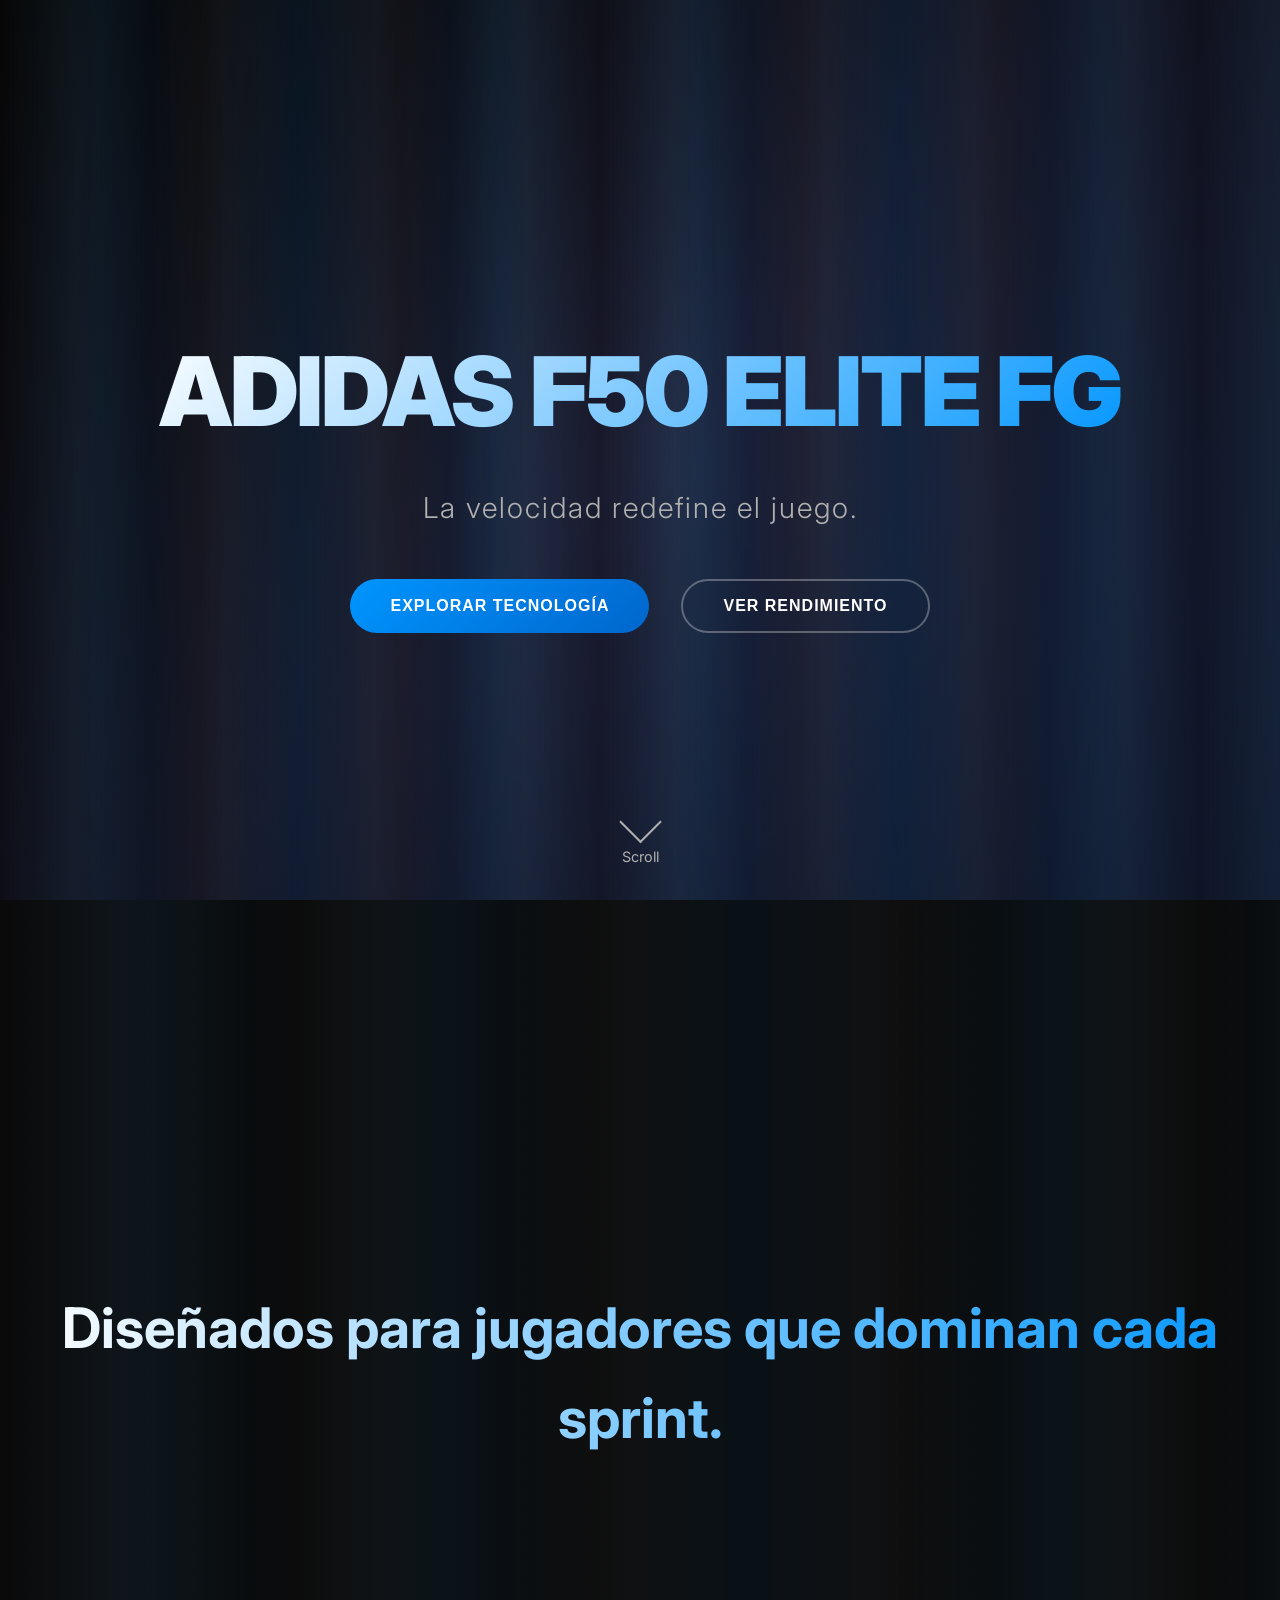
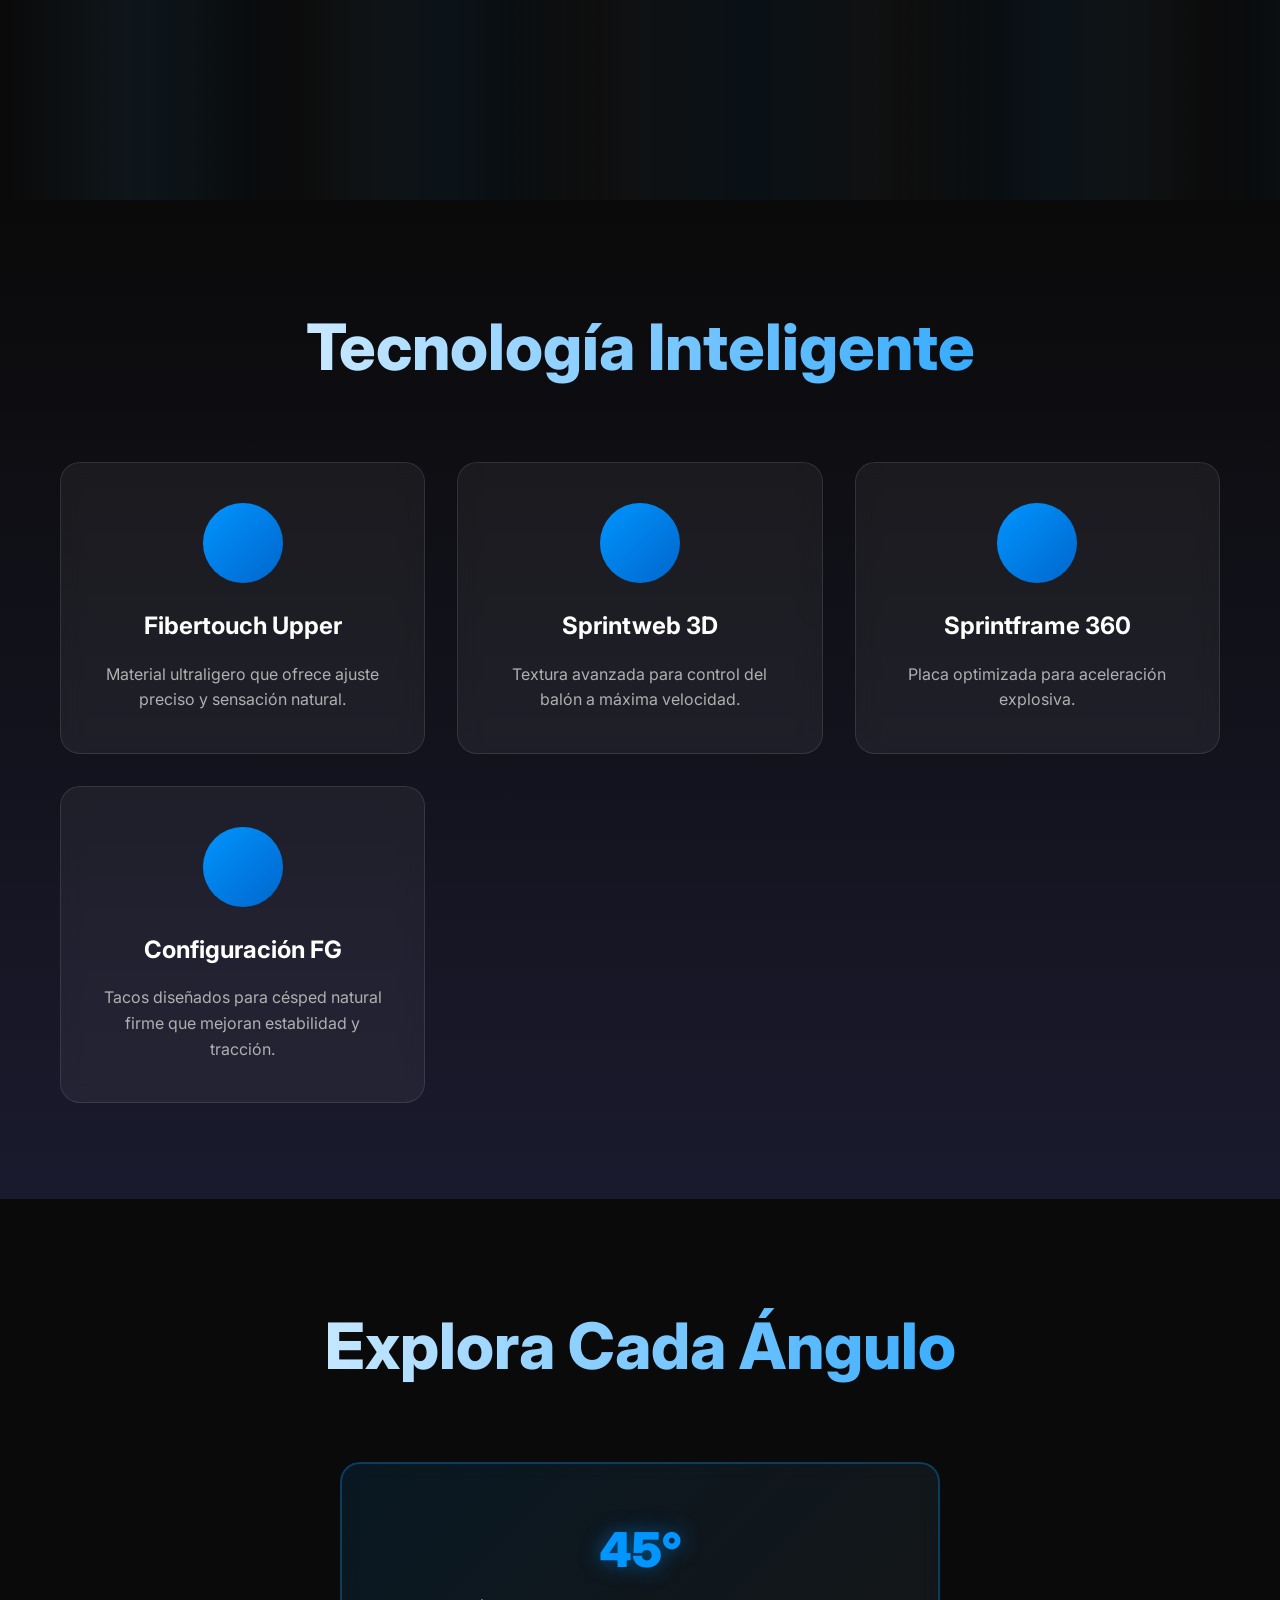
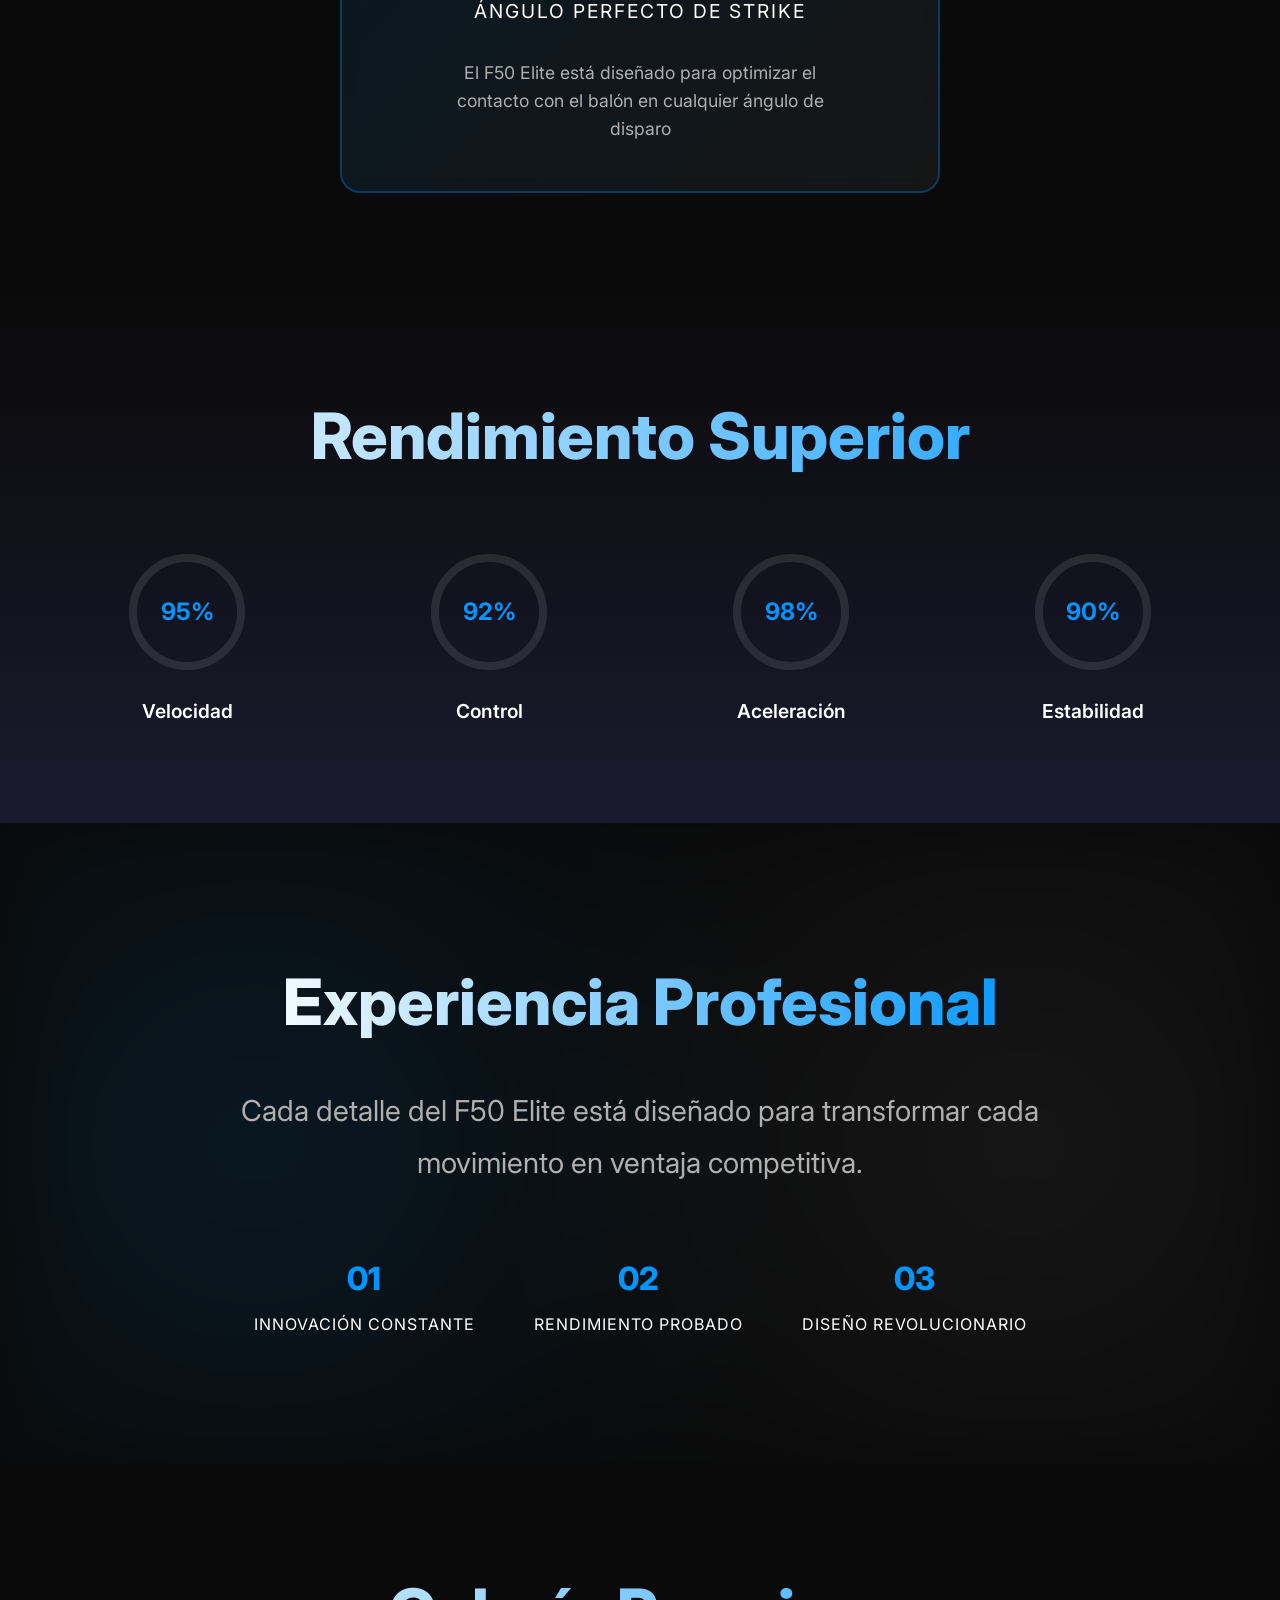
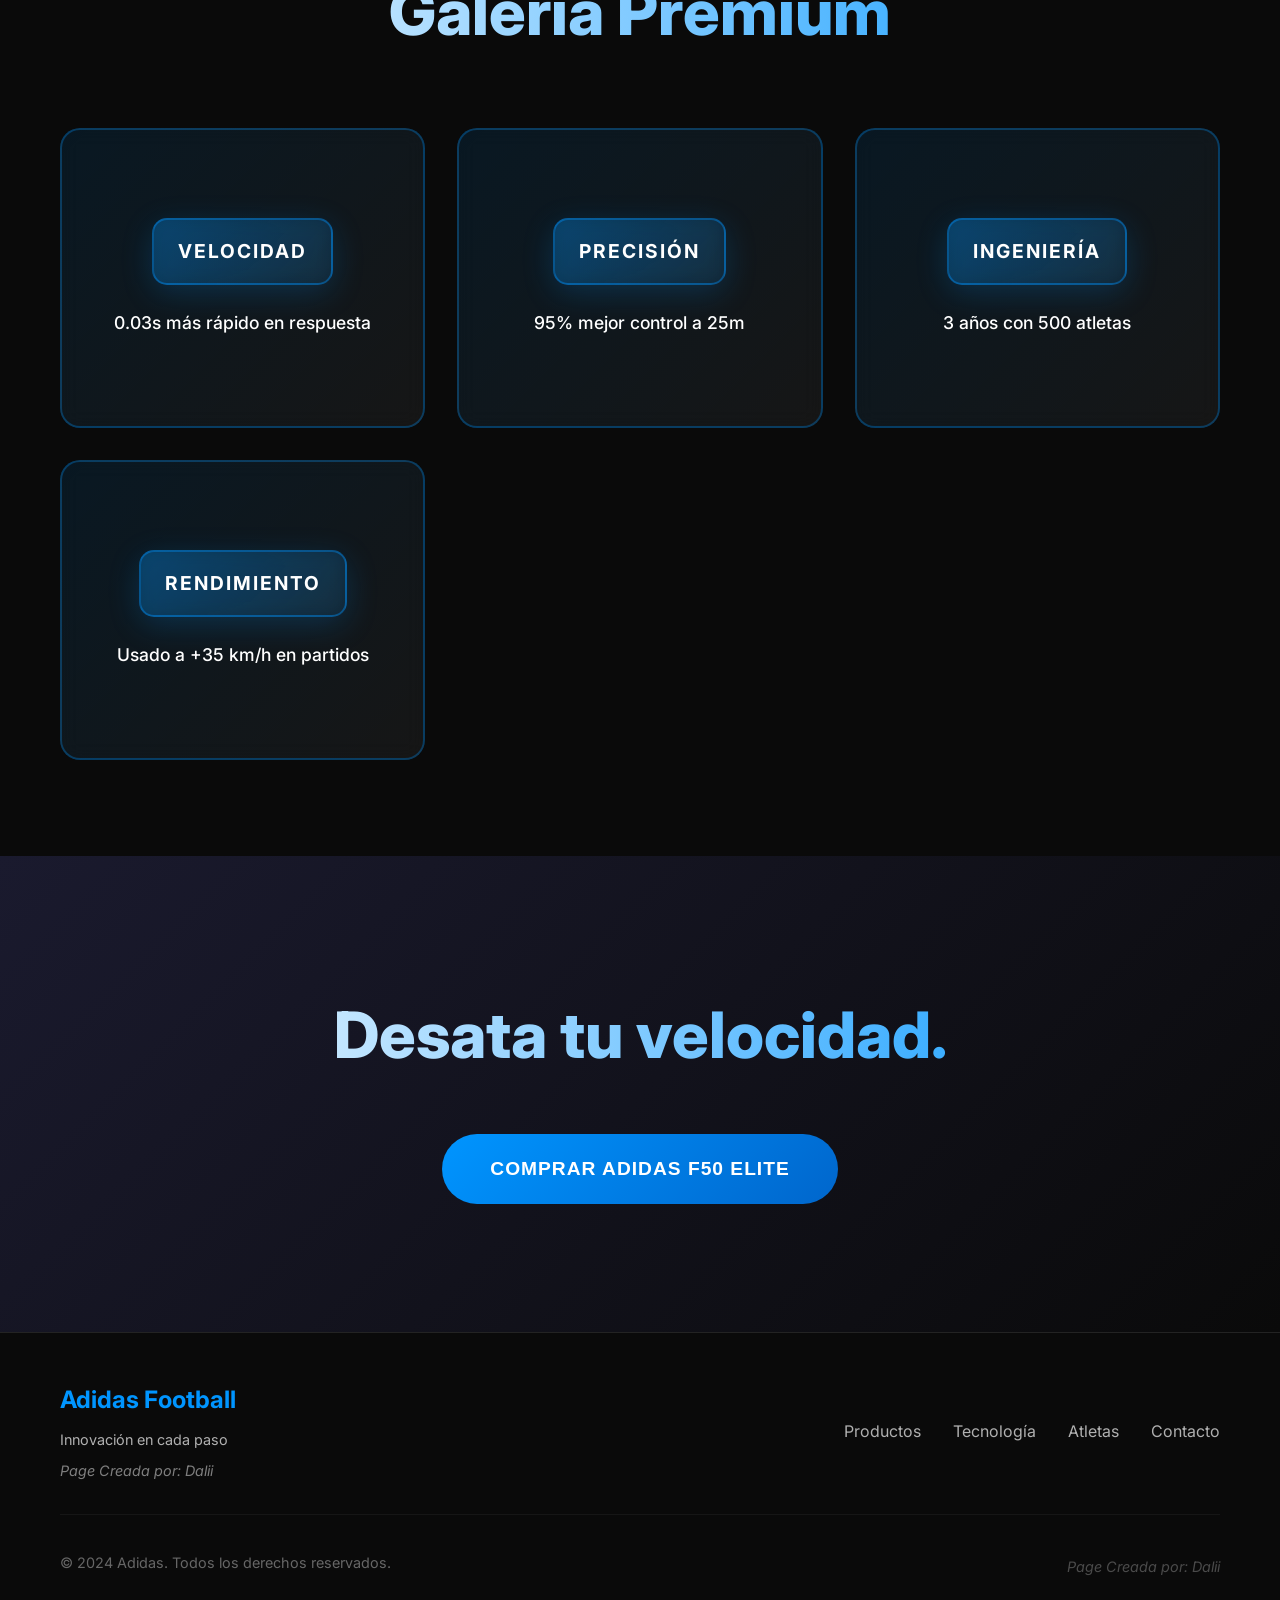
==== index.html @ 1ac7bde1 "Add files via upload" ====
<!DOCTYPE html>
<html lang="es">
<head>
    <meta charset="UTF-8">
    <meta name="viewport" content="width=device-width, initial-scale=1.0">
    <title>Adidas F50 Elite FG - La Velocidad Redefine el Juego</title>
    <link rel="stylesheet" href="styles.css">
    <link href="https://fonts.googleapis.com/css2?family=Inter:wght@300;400;500;600;700;800;900&display=swap" rel="stylesheet">
</head>
<body>
    <!-- SECCIÓN 1 - HERO INMERSIVO -->
    <section class="hero" id="hero">
        <div class="hero-background">
            <div class="speed-lines"></div>
            <div class="gradient-overlay"></div>
        </div>
        
        <div class="hero-content">
            <div class="boot-container">
                <div class="boot-3d" id="heroBoot">
                    <div class="boot-image">
                        <!-- Espacio para botín -->
                    </div>
                </div>
            </div>
            
            <div class="hero-text">
                <h1 class="hero-title">Adidas F50 Elite FG</h1>
                <p class="hero-subtitle">La velocidad redefine el juego.</p>
                
                <div class="hero-buttons">
                    <button class="btn-primary" onclick="scrollToSection('technology')">Explorar Tecnología</button>
                    <button class="btn-secondary" onclick="scrollToSection('performance')">Ver Rendimiento</button>
                </div>
            </div>
        </div>
        
        <div class="scroll-indicator">
            <div class="scroll-arrow"></div>
            <span>Scroll</span>
        </div>
    </section>

    <!-- SECCIÓN 2 - ANIMACIÓN DE VELOCIDAD -->
    <section class="speed-animation" id="speedSection">
        <div class="speed-content">
            <div class="boot-zoom">
                <!-- Espacio para animación de velocidad -->
            </div>
            <div class="speed-text">
                <h2>Diseñados para jugadores que dominan cada sprint.</h2>
            </div>
        </div>
        <div class="speed-lines-bg"></div>
    </section>

    <!-- SECCIÓN 3 - TECNOLOGÍA INTELIGENTE -->
    <section class="technology" id="technology">
        <div class="container">
            <h2 class="section-title">Tecnología Inteligente</h2>
            
            <div class="tech-cards">
                <div class="tech-card" data-aos="fade-up">
                    <div class="tech-icon">
                        <div class="icon-fibertouch"></div>
                    </div>
                    <h3>Fibertouch Upper</h3>
                    <p>Material ultraligero que ofrece ajuste preciso y sensación natural.</p>
                </div>
                
                <div class="tech-card" data-aos="fade-up" data-aos-delay="100">
                    <div class="tech-icon">
                        <div class="icon-sprintweb"></div>
                    </div>
                    <h3>Sprintweb 3D</h3>
                    <p>Textura avanzada para control del balón a máxima velocidad.</p>
                </div>
                
                <div class="tech-card" data-aos="fade-up" data-aos-delay="200">
                    <div class="tech-icon">
                        <div class="icon-sprintframe"></div>
                    </div>
                    <h3>Sprintframe 360</h3>
                    <p>Placa optimizada para aceleración explosiva.</p>
                </div>
                
                <div class="tech-card" data-aos="fade-up" data-aos-delay="300">
                    <div class="tech-icon">
                        <div class="icon-fg"></div>
                    </div>
                    <h3>Configuración FG</h3>
                    <p>Tacos diseñados para césped natural firme que mejoran estabilidad y tracción.</p>
                </div>
            </div>
        </div>
    </section>

    <!-- SECCIÓN 4 - SHOWCASE 3D -->
    <section class="showcase-3d" id="showcase">
        <div class="container">
            <h2 class="section-title">Explora Cada Ángulo</h2>
            <div class="angle-fact">
                <div class="angle-data">
                    <span class="angle-number">45°</span>
                    <span class="angle-text">ángulo perfecto de strike</span>
                </div>
                    <div class="angle-detail">El F50 Elite está diseñado para optimizar el contacto con el balón en cualquier ángulo de disparo</div>
            </div>
        </div>
    </section>

    <!-- SECCIÓN 5 - RENDIMIENTO EN EL CAMPO -->
    <section class="performance" id="performance">
        <div class="container">
            <h2 class="section-title">Rendimiento Superior</h2>
            
            <div class="performance-metrics">
                <div class="metric">
                    <div class="metric-circle">
                        <svg class="progress-ring" viewBox="0 0 120 120">
                            <circle class="progress-bg" cx="60" cy="60" r="54"></circle>
                            <circle class="progress-fill" data-percent="95" cx="60" cy="60" r="54"></circle>
                        </svg>
                        <div class="metric-value">95%</div>
                    </div>
                    <h3>Velocidad</h3>
                </div>
                
                <div class="metric">
                    <div class="metric-circle">
                        <svg class="progress-ring" viewBox="0 0 120 120">
                            <circle class="progress-bg" cx="60" cy="60" r="54"></circle>
                            <circle class="progress-fill" data-percent="92" cx="60" cy="60" r="54"></circle>
                        </svg>
                        <div class="metric-value">92%</div>
                    </div>
                    <h3>Control</h3>
                </div>
                
                <div class="metric">
                    <div class="metric-circle">
                        <svg class="progress-ring" viewBox="0 0 120 120">
                            <circle class="progress-bg" cx="60" cy="60" r="54"></circle>
                            <circle class="progress-fill" data-percent="98" cx="60" cy="60" r="54"></circle>
                        </svg>
                        <div class="metric-value">98%</div>
                    </div>
                    <h3>Aceleración</h3>
                </div>
                
                <div class="metric">
                    <div class="metric-circle">
                        <svg class="progress-ring" viewBox="0 0 120 120">
                            <circle class="progress-bg" cx="60" cy="60" r="54"></circle>
                            <circle class="progress-fill" data-percent="90" cx="60" cy="60" r="54"></circle>
                        </svg>
                        <div class="metric-value">90%</div>
                    </div>
                    <h3>Estabilidad</h3>
                </div>
            </div>
        </div>
    </section>

    <!-- SECCIÓN 6 - EXPERIENCIA PROFESIONAL -->
    <section class="professional-experience">
        <div class="container">
            <div class="experience-content">
                <h2 class="experience-title">Experiencia Profesional</h2>
                <p class="experience-text">Cada detalle del F50 Elite está diseñado para transformar cada movimiento en ventaja competitiva.</p>
                
                <div class="experience-features">
                    <div class="feature">
                        <span class="feature-number">01</span>
                        <span class="feature-text">Innovación constante</span>
                    </div>
                    <div class="feature">
                        <span class="feature-number">02</span>
                        <span class="feature-text">Rendimiento probado</span>
                    </div>
                    <div class="feature">
                        <span class="feature-number">03</span>
                        <span class="feature-text">Diseño revolucionario</span>
                    </div>
                </div>
            </div>
        </div>
        <div class="experience-background"></div>
    </section>

    <!-- SECCIÓN 7 - GALERÍA INTERACTIVA -->
    <section class="gallery" id="gallery">
        <div class="container">
            <h2 class="section-title">Galería Premium</h2>
            
            <div class="gallery-grid">
                <div class="gallery-item" data-index="1">
                    <div class="gallery-placeholder">
                        <div class="gallery-icon">VELOCIDAD</div>
                        <div class="gallery-fact">0.03s más rápido en respuesta</div>
                    </div>
                </div>
                <div class="gallery-item" data-index="2">
                    <div class="gallery-placeholder">
                        <div class="gallery-icon">PRECISIÓN</div>
                        <div class="gallery-fact">95% mejor control a 25m</div>
                    </div>
                </div>
                <div class="gallery-item" data-index="3">
                    <div class="gallery-placeholder">
                        <div class="gallery-icon">INGENIERÍA</div>
                        <div class="gallery-fact">3 años con 500 atletas</div>
                    </div>
                </div>
                <div class="gallery-item" data-index="4">
                    <div class="gallery-placeholder">
                        <div class="gallery-icon">RENDIMIENTO</div>
                        <div class="gallery-fact">Usado a +35 km/h en partidos</div>
                    </div>
                </div>
            </div>
        </div>
    </section>

    <!-- SECCIÓN 8 - CALL TO ACTION -->
    <section class="cta">
        <div class="container">
            <div class="cta-content">
                <h2 class="cta-title">Desata tu velocidad.</h2>
                <button class="cta-button">
                    <span>Comprar Adidas F50 Elite</span>
                    <div class="button-glow"></div>
                </button>
            </div>
        </div>
    </section>

    <!-- FOOTER -->
    <footer class="footer">
        <div class="container">
            <div class="footer-content">
                <div class="footer-brand">
                    <h3>Adidas Football</h3>
                    <p>Innovación en cada paso</p>
                    <p class="creator-credit">Page Creada por: Dalii</p>
                </div>
                <div class="footer-links">
                    <a href="#">Productos</a>
                    <a href="#">Tecnología</a>
                    <a href="athletes.html">Atletas</a>
                    <a href="contact.html">Contacto</a>
                </div>
            </div>
            <div class="footer-bottom">
                <p>&copy; 2024 Adidas. Todos los derechos reservados.</p>
                <p class="creator-credit">Page Creada por: Dalii</p>
            </div>
        </div>
    </footer>

    <script src="script.js"></script>
</body>
</html>
---- styles.css ----
/* RESET Y BASE */
* {
    margin: 0;
    padding: 0;
    box-sizing: border-box;
}

html {
    scroll-behavior: smooth;
}

body {
    font-family: 'Inter', sans-serif;
    background-color: #0a0a0a;
    color: #ffffff;
    overflow-x: hidden;
    line-height: 1.6;
}

.container {
    max-width: 1200px;
    margin: 0 auto;
    padding: 0 20px;
}

/* SECCIÓN 1 - HERO INMERSIVO */
.hero {
    height: 100vh;
    position: relative;
    display: flex;
    align-items: center;
    justify-content: center;
    overflow: hidden;
}

.hero-background {
    position: absolute;
    top: 0;
    left: 0;
    width: 100%;
    height: 100%;
    background: linear-gradient(135deg, #0a0a0a 0%, #1a1a2e 50%, #16213e 100%);
    z-index: -2;
}

.speed-lines {
    position: absolute;
    width: 100%;
    height: 100%;
    background-image: 
        linear-gradient(90deg, transparent 0%, rgba(0, 149, 255, 0.1) 50%, transparent 100%),
        linear-gradient(90deg, transparent 0%, rgba(255, 255, 255, 0.05) 50%, transparent 100%);
    background-size: 200px 2px, 150px 1px;
    background-position: 0 0, 0 0;
    animation: speedLines 8s linear infinite;
    z-index: -1;
}

@keyframes speedLines {
    0% { background-position: 0 0, 0 0; }
    100% { background-position: 200px 0, 150px 0; }
}

.gradient-overlay {
    position: absolute;
    width: 100%;
    height: 100%;
    background: radial-gradient(circle at center, transparent 0%, rgba(0, 0, 0, 0.4) 100%);
    z-index: -1;
}

.hero-content {
    display: flex;
    flex-direction: column;
    align-items: center;
    text-align: center;
    z-index: 2;
}

.boot-container {
    margin-bottom: 3rem;
}

.boot-3d {
    animation: float 6s ease-in-out infinite;
    transform-style: preserve-3d;
}

/* Placeholders discretos para datos */
.boot-placeholder {
    display: flex;
    flex-direction: column;
    align-items: center;
    justify-content: center;
    width: 400px;
    height: 300px;
    background: linear-gradient(135deg, rgba(0, 149, 255, 0.1) 0%, rgba(255, 255, 255, 0.05) 100%);
    border: 2px solid rgba(0, 149, 255, 0.3);
    border-radius: 20px;
    backdrop-filter: blur(10px);
    position: relative;
    overflow: hidden;
}

.boot-icon {
    font-size: 4rem;
    margin-bottom: 1rem;
    opacity: 0.8;
}

.boot-fact {
    display: flex;
    flex-direction: column;
    align-items: center;
    gap: 0.5rem;
}

.fact-number {
    font-size: 2.5rem;
    font-weight: 900;
    color: #0095ff;
    text-shadow: 0 0 20px rgba(0, 149, 255, 0.5);
}

.fact-text {
    font-size: 1rem;
    color: #b0b0b0;
    text-transform: uppercase;
    letter-spacing: 2px;
}

@keyframes float {
    0%, 100% { transform: translateY(0) rotateX(5deg); }
    50% { transform: translateY(-20px) rotateX(5deg); }
}

.hero-title {
    font-size: clamp(3rem, 8vw, 6rem);
    font-weight: 900;
    margin-bottom: 1rem;
    background: linear-gradient(135deg, #ffffff 0%, #0095ff 100%);
    -webkit-background-clip: text;
    -webkit-text-fill-color: transparent;
    background-clip: text;
    text-transform: uppercase;
    letter-spacing: -2px;
}

.hero-subtitle {
    font-size: clamp(1.2rem, 3vw, 1.8rem);
    font-weight: 300;
    color: #b0b0b0;
    margin-bottom: 3rem;
    letter-spacing: 2px;
}

.hero-buttons {
    display: flex;
    gap: 2rem;
    flex-wrap: wrap;
    justify-content: center;
}

.btn-primary, .btn-secondary {
    padding: 1rem 2.5rem;
    border: none;
    border-radius: 50px;
    font-size: 1rem;
    font-weight: 600;
    text-transform: uppercase;
    letter-spacing: 1px;
    cursor: pointer;
    transition: all 0.3s ease;
    position: relative;
    overflow: hidden;
}

.btn-primary {
    background: linear-gradient(135deg, #0095ff 0%, #0066cc 100%);
    color: white;
}

.btn-primary:hover {
    transform: translateY(-2px);
    box-shadow: 0 10px 30px rgba(0, 149, 255, 0.4);
}

.btn-secondary {
    background: transparent;
    color: white;
    border: 2px solid rgba(255, 255, 255, 0.3);
    backdrop-filter: blur(10px);
}

.btn-secondary:hover {
    background: rgba(255, 255, 255, 0.1);
    border-color: rgba(255, 255, 255, 0.5);
    transform: translateY(-2px);
}

.scroll-indicator {
    position: absolute;
    bottom: 2rem;
    left: 50%;
    transform: translateX(-50%);
    display: flex;
    flex-direction: column;
    align-items: center;
    gap: 0.5rem;
    color: #b0b0b0;
    font-size: 0.9rem;
    animation: bounce 2s infinite;
}

.scroll-arrow {
    width: 30px;
    height: 30px;
    border-right: 2px solid #b0b0b0;
    border-bottom: 2px solid #b0b0b0;
    transform: rotate(45deg);
}

@keyframes bounce {
    0%, 20%, 50%, 80%, 100% { transform: translateX(-50%) translateY(0); }
    40% { transform: translateX(-50%) translateY(-10px); }
    60% { transform: translateX(-50%) translateY(-5px); }
}

/* SECCIÓN 2 - ANIMACIÓN DE VELOCIDAD */
.speed-animation {
    min-height: 100vh;
    position: relative;
    display: flex;
    align-items: center;
    justify-content: center;
    background: #0a0a0a;
    overflow: hidden;
}

.speed-content {
    display: flex;
    flex-direction: column;
    align-items: center;
    text-align: center;
    z-index: 2;
}

.boot-zoom {
    margin-bottom: 3rem;
    transform-origin: center;
    transition: transform 0.6s ease;
}

/* Placeholder grande para velocidad */
.boot-placeholder-large {
    display: flex;
    flex-direction: column;
    align-items: center;
    justify-content: center;
    width: 500px;
    height: 350px;
    background: linear-gradient(135deg, rgba(0, 149, 255, 0.1) 0%, rgba(255, 255, 255, 0.05) 100%);
    border: 2px solid rgba(0, 149, 255, 0.3);
    border-radius: 20px;
    backdrop-filter: blur(10px);
    gap: 2rem;
}

.speed-icon {
    font-size: 5rem;
    opacity: 0.8;
}

.speed-fact {
    display: flex;
    flex-direction: column;
    align-items: center;
    gap: 0.5rem;
}

.fun-fact {
    font-size: 1rem;
    color: #ffffff;
    background: rgba(0, 149, 255, 0.2);
    padding: 0.5rem 1rem;
    border-radius: 20px;
    border: 1px solid rgba(0, 149, 255, 0.3);
}

.speed-text h2 {
    font-size: clamp(2rem, 5vw, 3.5rem);
    font-weight: 700;
    background: linear-gradient(270deg, #ffffff 0%, #0095ff 50%, #ffffff 100%);
    background-size: 200% 100%;
    -webkit-background-clip: text;
    -webkit-text-fill-color: transparent;
    background-clip: text;
    opacity: 0;
    transform: translateY(30px);
    transition: all 0.8s ease;
    animation: gradientShift 4s ease-in-out infinite;
}

.speed-lines-bg {
    position: absolute;
    top: 0;
    left: 0;
    width: 100%;
    height: 100%;
    background: 
        linear-gradient(45deg, transparent 0%, rgba(0, 149, 255, 0.1) 50%, transparent 100%),
        linear-gradient(-45deg, transparent 0%, rgba(255, 255, 255, 0.05) 50%, transparent 100%);
    background-size: 300px 3px, 250px 2px;
    opacity: 0;
    transition: opacity 0.6s ease;
}

/* SECCIÓN 3 - TECNOLOGÍA INTELIGENTE */
.technology {
    padding: 6rem 0;
    background: linear-gradient(180deg, #0a0a0a 0%, #1a1a2e 100%);
}

.section-title {
    font-size: clamp(2.5rem, 6vw, 4rem);
    font-weight: 800;
    text-align: center;
    background: linear-gradient(270deg, #ffffff 0%, #0095ff 50%, #ffffff 100%);
    background-size: 200% 100%;
    -webkit-background-clip: text;
    -webkit-text-fill-color: transparent;
    background-clip: text;
    margin-bottom: 4rem;
    animation: gradientShift 4s ease-in-out infinite;
}

.tech-cards {
    display: grid;
    grid-template-columns: repeat(auto-fit, minmax(280px, 1fr));
    gap: 2rem;
}

.tech-card {
    background: rgba(255, 255, 255, 0.05);
    border: 1px solid rgba(255, 255, 255, 0.1);
    border-radius: 20px;
    padding: 2.5rem;
    text-align: center;
    backdrop-filter: blur(10px);
    transition: all 0.3s ease;
    opacity: 0;
    transform: translateY(30px);
}

.tech-card:hover {
    transform: translateY(-10px);
    background: rgba(255, 255, 255, 0.08);
    border-color: rgba(0, 149, 255, 0.3);
    box-shadow: 0 20px 40px rgba(0, 149, 255, 0.2);
}

.tech-icon {
    width: 80px;
    height: 80px;
    margin: 0 auto 1.5rem;
    background: linear-gradient(135deg, #0095ff 0%, #0066cc 100%);
    border-radius: 50%;
    display: flex;
    align-items: center;
    justify-content: center;
    position: relative;
}

.tech-icon::before {
    content: '';
    position: absolute;
    width: 100%;
    height: 100%;
    background: inherit;
    border-radius: 50%;
    opacity: 0.3;
    animation: pulse 2s infinite;
}

@keyframes pulse {
    0% { transform: scale(1); opacity: 0.3; }
    50% { transform: scale(1.1); opacity: 0.1; }
    100% { transform: scale(1); opacity: 0.3; }
}

.tech-card h3 {
    font-size: 1.5rem;
    font-weight: 700;
    margin-bottom: 1rem;
    color: #ffffff;
}

.tech-card p {
    font-size: 1rem;
    line-height: 1.6;
    color: #b0b0b0;
}

/* SECCIÓN 4 - SHOWCASE 3D */
.showcase-3d {
    padding: 6rem 0;
    background: #0a0a0a;
}

.boot-showcase {
    display: flex;
    flex-direction: column;
    align-items: center;
    gap: 3rem;
}

.boot-rotating {
    position: relative;
    width: 600px;
    max-width: 90vw;
    height: 400px;
    perspective: 1000px;
}

.boot-view {
    position: absolute;
    width: 100%;
    height: 100%;
    opacity: 0;
    transition: opacity 0.8s ease, transform 0.8s cubic-bezier(0.4, 0, 0.2, 1);
    transform-style: preserve-3d;
    backface-visibility: hidden;
}

.boot-view.active {
    opacity: 1;
    transform: rotateY(0deg) scale(1);
}

/* Dato curioso sobre ángulos */
.angle-fact {
    display: flex;
    flex-direction: column;
    align-items: center;
    justify-content: center;
    text-align: center;
    padding: 3rem;
    background: linear-gradient(135deg, rgba(0, 149, 255, 0.1) 0%, rgba(255, 255, 255, 0.05) 100%);
    border: 2px solid rgba(0, 149, 255, 0.3);
    border-radius: 20px;
    backdrop-filter: blur(10px);
    max-width: 600px;
    margin: 0 auto;
    gap: 2rem;
    transition: all 0.3s ease;
}

.angle-fact:hover {
    transform: translateY(-5px);
    box-shadow: 0 20px 40px rgba(0, 149, 255, 0.3);
    border-color: rgba(0, 149, 255, 0.5);
}

.angle-icon {
    font-size: 4rem;
    opacity: 0.8;
}

.angle-data {
    display: flex;
    flex-direction: column;
    align-items: center;
    gap: 0.5rem;
}

.angle-number {
    font-size: 3rem;
    font-weight: 900;
    color: #0095ff;
    text-shadow: 0 0 20px rgba(0, 149, 255, 0.5);
}

.angle-text {
    font-size: 1.2rem;
    color: #ffffff;
    text-transform: uppercase;
    letter-spacing: 2px;
}

.angle-detail {
    font-size: 1.1rem;
    color: #b0b0b0;
    line-height: 1.6;
    max-width: 400px;
}

.view-indicators {
    display: flex;
    gap: 1rem;
}

.view-dot {
    width: 12px;
    height: 12px;
    border-radius: 50%;
    border: 2px solid rgba(255, 255, 255, 0.3);
    background: transparent;
    cursor: pointer;
    transition: all 0.4s cubic-bezier(0.4, 0, 0.2, 1);
    position: relative;
    overflow: hidden;
}

.view-dot::before {
    content: '';
    position: absolute;
    top: 50%;
    left: 50%;
    width: 0;
    height: 0;
    background: radial-gradient(circle, #0095ff 0%, #0066cc 100%);
    border-radius: 50%;
    transform: translate(-50%, -50%);
    transition: all 0.4s ease;
}

.view-dot.active {
    background: #0095ff;
    border-color: #0095ff;
    transform: scale(1.2);
    box-shadow: 0 0 20px rgba(0, 149, 255, 0.6);
}

.view-dot.active::before {
    width: 100%;
    height: 100%;
}

.view-dot:hover {
    border-color: rgba(0, 149, 255, 0.6);
    transform: scale(1.1);
}

/* SECCIÓN 5 - RENDIMIENTO */
.performance {
    padding: 6rem 0;
    background: linear-gradient(180deg, #0a0a0a 0%, #1a1a2e 100%);
}

.performance-metrics {
    display: grid;
    grid-template-columns: repeat(auto-fit, minmax(200px, 1fr));
    gap: 3rem;
}

.metric {
    text-align: center;
    opacity: 0;
    transform: translateY(30px);
}

.metric-circle {
    position: relative;
    width: 120px;
    height: 120px;
    margin: 0 auto 1.5rem;
}

.progress-ring {
    width: 100%;
    height: 100%;
    transform: rotate(-90deg);
}

.progress-bg {
    fill: none;
    stroke: rgba(255, 255, 255, 0.1);
    stroke-width: 8;
}

.progress-fill {
    fill: none;
    stroke: url(#gradient);
    stroke-width: 8;
    stroke-linecap: round;
    stroke-dasharray: 339.292;
    stroke-dashoffset: 339.292;
    transition: stroke-dashoffset 1.5s ease;
}

.metric-value {
    position: absolute;
    top: 50%;
    left: 50%;
    transform: translate(-50%, -50%);
    font-size: 1.5rem;
    font-weight: 700;
    color: #0095ff;
}

.metric h3 {
    font-size: 1.2rem;
    font-weight: 600;
    color: #ffffff;
}

/* SECCIÓN 6 - EXPERIENCIA PROFESIONAL */
.professional-experience {
    position: relative;
    padding: 8rem 0;
    overflow: hidden;
}

.experience-background {
    position: absolute;
    top: 0;
    left: 0;
    width: 100%;
    height: 100%;
    background: 
        radial-gradient(circle at 20% 50%, rgba(0, 149, 255, 0.1) 0%, transparent 50%),
        radial-gradient(circle at 80% 50%, rgba(255, 255, 255, 0.05) 0%, transparent 50%);
    filter: blur(40px);
    z-index: -1;
}

.experience-content {
    text-align: center;
    max-width: 800px;
    margin: 0 auto;
}

.experience-title {
    font-size: clamp(2.5rem, 6vw, 4rem);
    font-weight: 800;
    margin-bottom: 2rem;
    background: linear-gradient(270deg, #ffffff 0%, #0095ff 50%, #ffffff 100%);
    background-size: 200% 100%;
    -webkit-background-clip: text;
    -webkit-text-fill-color: transparent;
    background-clip: text;
    animation: gradientShift 4s ease-in-out infinite;
}

.experience-text {
    font-size: clamp(1.2rem, 3vw, 1.8rem);
    line-height: 1.8;
    color: #b0b0b0;
    margin-bottom: 4rem;
}

.experience-features {
    display: flex;
    justify-content: space-around;
    flex-wrap: wrap;
    gap: 2rem;
}

.feature {
    display: flex;
    flex-direction: column;
    align-items: center;
    gap: 0.5rem;
}

.feature-number {
    font-size: 2rem;
    font-weight: 800;
    color: #0095ff;
}

.feature-text {
    font-size: 1rem;
    color: #ffffff;
    text-transform: uppercase;
    letter-spacing: 1px;
}

/* SECCIÓN 7 - GALERÍA */
.gallery {
    padding: 6rem 0;
    background: #0a0a0a;
}

.gallery-grid {
    display: grid;
    grid-template-columns: repeat(auto-fit, minmax(300px, 1fr));
    gap: 2rem;
}

.gallery-item {
    position: relative;
    overflow: hidden;
    border-radius: 15px;
    cursor: pointer;
    transition: transform 0.3s ease;
}

.gallery-item:hover {
    transform: scale(1.05);
}

/* Placeholders para galería */
.gallery-placeholder {
    display: flex;
    flex-direction: column;
    align-items: center;
    justify-content: center;
    height: 300px;
    background: linear-gradient(135deg, rgba(0, 149, 255, 0.1) 0%, rgba(255, 255, 255, 0.05) 100%);
    border: 2px solid rgba(0, 149, 255, 0.3);
    border-radius: 20px;
    backdrop-filter: blur(10px);
    gap: 1.5rem;
    transition: all 0.3s ease;
}

.gallery-placeholder:hover {
    transform: translateY(-5px);
    box-shadow: 0 20px 40px rgba(0, 149, 255, 0.3);
    border-color: rgba(0, 149, 255, 0.5);
}

.gallery-icon {
    font-size: 1.2rem;
    font-weight: 700;
    color: #ffffff;
    text-transform: uppercase;
    letter-spacing: 2px;
    padding: 1rem 1.5rem;
    background: linear-gradient(135deg, rgba(0, 149, 255, 0.3) 0%, rgba(0, 149, 255, 0.1) 100%);
    border: 2px solid rgba(0, 149, 255, 0.4);
    border-radius: 15px;
    min-width: 140px;
    text-align: center;
    backdrop-filter: blur(10px);
    box-shadow: 0 8px 32px rgba(0, 149, 255, 0.2);
    transition: all 0.3s ease;
}

.gallery-icon:hover {
    background: linear-gradient(135deg, rgba(0, 149, 255, 0.4) 0%, rgba(0, 149, 255, 0.2) 100%);
    border-color: rgba(0, 149, 255, 0.6);
    transform: translateY(-2px);
    box-shadow: 0 12px 40px rgba(0, 149, 255, 0.3);
}

.gallery-fact {
    font-size: 1.1rem;
    color: #ffffff;
    text-align: center;
    font-weight: 500;
    padding: 0 1rem;
}

.gallery-item {
    position: relative;
    overflow: hidden;
    border-radius: 15px;
    cursor: pointer;
    transition: transform 0.3s ease;
    background: transparent;
}

.gallery-item:hover {
    transform: scale(1.05);
}

.gallery-overlay {
    position: absolute;
    bottom: 0;
    left: 0;
    right: 0;
    background: linear-gradient(to top, rgba(0, 0, 0, 0.8) 0%, transparent 100%);
    padding: 1rem;
    transform: translateY(100%);
    transition: transform 0.3s ease;
}

.gallery-item:hover .gallery-overlay {
    transform: translateY(0);
}

.gallery-overlay span {
    color: white;
    font-size: 0.9rem;
    font-weight: 600;
    text-transform: uppercase;
    letter-spacing: 1px;
}

/* SECCIÓN 8 - CTA */
.cta {
    padding: 8rem 0;
    background: linear-gradient(135deg, #1a1a2e 0%, #0a0a0a 100%);
    text-align: center;
}

.cta-title {
    font-size: clamp(2.5rem, 6vw, 4rem);
    font-weight: 800;
    margin-bottom: 3rem;
    background: linear-gradient(270deg, #ffffff 0%, #0095ff 50%, #ffffff 100%);
    background-size: 200% 100%;
    -webkit-background-clip: text;
    -webkit-text-fill-color: transparent;
    background-clip: text;
    animation: gradientShift 4s ease-in-out infinite;
}

.cta-button {
    position: relative;
    padding: 1.5rem 3rem;
    background: linear-gradient(135deg, #0095ff 0%, #0066cc 100%);
    border: none;
    border-radius: 50px;
    color: white;
    font-size: 1.2rem;
    font-weight: 600;
    text-transform: uppercase;
    letter-spacing: 1px;
    cursor: pointer;
    overflow: hidden;
    transition: transform 0.3s ease;
}

.cta-button:hover {
    transform: translateY(-3px);
}

.button-glow {
    position: absolute;
    top: 0;
    left: -100%;
    width: 100%;
    height: 100%;
    background: linear-gradient(90deg, transparent, rgba(255, 255, 255, 0.2), transparent);
    transition: left 0.5s ease;
}

.cta-button:hover .button-glow {
    left: 100%;
}

/* FOOTER */
.footer {
    padding: 3rem 0 2rem;
    background: #0a0a0a;
    border-top: 1px solid rgba(255, 255, 255, 0.1);
}

.footer-content {
    display: flex;
    justify-content: space-between;
    align-items: center;
    margin-bottom: 2rem;
    flex-wrap: wrap;
    gap: 2rem;
}

.footer-brand h3 {
    font-size: 1.5rem;
    font-weight: 700;
    color: #0095ff;
    margin-bottom: 0.5rem;
}

.footer-brand p {
    color: #b0b0b0;
    font-size: 0.9rem;
}

.footer-links {
    display: flex;
    gap: 2rem;
}

.footer-links a {
    color: #b0b0b0;
    text-decoration: none;
    transition: color 0.3s ease;
}

.footer-links a:hover {
    color: #0095ff;
}

.footer-bottom {
    display: flex;
    justify-content: space-between;
    align-items: center;
    padding-top: 2rem;
    border-top: 1px solid rgba(255, 255, 255, 0.05);
    flex-wrap: wrap;
    gap: 1rem;
}

.footer-bottom p {
    color: #666;
    font-size: 0.9rem;
}

.creator-credit {
    opacity: 0.7;
    font-style: italic;
    font-size: 0.9rem;
    margin-top: 0.5rem;
}

/* ANIMACIONES DE ENTRADA */
.fade-in {
    opacity: 0;
    transform: translateY(30px);
    transition: all 0.8s ease;
}

.fade-in.visible {
    opacity: 1;
    transform: translateY(0);
}

/* RESPONSIVE */
@media (max-width: 768px) {
    .hero-buttons {
        flex-direction: column;
        align-items: center;
    }
    
    .btn-primary, .btn-secondary {
        width: 200px;
    }
    
    .tech-cards {
        grid-template-columns: 1fr;
    }
    
    .performance-metrics {
        grid-template-columns: repeat(2, 1fr);
    }
    
    .experience-features {
        flex-direction: column;
        gap: 1rem;
    }
    
    .gallery-grid {
        grid-template-columns: 1fr;
    }
    
    .footer-content {
        flex-direction: column;
        text-align: center;
    }
    
    .footer-links {
        flex-direction: column;
        gap: 1rem;
    }
    
    .footer-bottom {
        flex-direction: column;
        text-align: center;
    }
}

@media (max-width: 480px) {
    .performance-metrics {
        grid-template-columns: 1fr;
    }
    
    .boot-rotating {
        height: 300px;
    }
}

/* ESTILOS PARA PÁGINA DE ATLETAS */

/* Header de Atletas */
.athletes-header {
    position: fixed;
    top: 0;
    left: 0;
    right: 0;
    background: rgba(10, 10, 10, 0.95);
    backdrop-filter: blur(10px);
    border-bottom: 1px solid rgba(255, 255, 255, 0.1);
    z-index: 1000;
    padding: 1rem 0;
}

.athletes-nav {
    display: flex;
    justify-content: space-between;
    align-items: center;
}

.back-link {
    color: #0095ff;
    text-decoration: none;
    font-weight: 600;
    transition: color 0.3s ease;
}

.back-link:hover {
    color: #ffffff;
}

.athletes-title {
    font-size: 1.5rem;
    font-weight: 700;
    background: linear-gradient(270deg, #ffffff 0%, #0095ff 50%, #ffffff 100%);
    background-size: 200% 100%;
    -webkit-background-clip: text;
    -webkit-text-fill-color: transparent;
    background-clip: text;
    animation: gradientShift 4s ease-in-out infinite;
}

@keyframes gradientShift {
    0% {
        background-position: 0% 50%;
    }
    50% {
        background-position: 100% 50%;
    }
    100% {
        background-position: 0% 50%;
    }
}

/* Hero de Atletas */
.athletes-hero {
    height: 60vh;
    position: relative;
    display: flex;
    align-items: center;
    justify-content: center;
    overflow: hidden;
    margin-top: 60px;
}

.athletes-hero .hero-background {
    position: absolute;
    top: 0;
    left: 0;
    width: 100%;
    height: 100%;
    background: linear-gradient(135deg, #0a0a0a 0%, #1a1a2e 50%, #16213e 100%);
    z-index: -2;
}

.athletes-hero .hero-title {
    font-size: clamp(2.5rem, 6vw, 4rem);
    font-weight: 800;
    background: linear-gradient(270deg, #ffffff 0%, #0095ff 50%, #ffffff 100%);
    background-size: 200% 100%;
    -webkit-background-clip: text;
    -webkit-text-fill-color: transparent;
    background-clip: text;
    text-align: center;
    margin-bottom: 1rem;
    animation: gradientShift 4s ease-in-out infinite;
}

.athletes-hero .hero-subtitle {
    font-size: clamp(1.2rem, 3vw, 1.8rem);
    color: #b0b0b0;
    text-align: center;
}

/* Sección de Atletas */
.athletes-section {
    padding: 4rem 0;
    background: linear-gradient(180deg, #0a0a0a 0%, #1a1a2e 100%);
}

.athlete-card {
    background: rgba(255, 255, 255, 0.05);
    border: 1px solid rgba(255, 255, 255, 0.1);
    border-radius: 20px;
    padding: 2rem;
    margin-bottom: 3rem;
    backdrop-filter: blur(10px);
    transition: all 0.3s ease;
}

.athlete-card:hover {
    transform: translateY(-5px);
    background: rgba(255, 255, 255, 0.08);
    border-color: rgba(0, 149, 255, 0.3);
    box-shadow: 0 20px 40px rgba(0, 149, 255, 0.2);
}

.athlete-header {
    display: flex;
    justify-content: space-between;
    align-items: center;
    margin-bottom: 2rem;
    padding-bottom: 1rem;
    border-bottom: 1px solid rgba(255, 255, 255, 0.1);
}

.athlete-name-flag {
    display: flex;
    align-items: center;
    gap: 0.5rem;
}

.athlete-name-flag h3 {
    font-size: 1.8rem;
    font-weight: 700;
    color: #ffffff;
    margin: 0;
}

.flag-emoji {
    font-size: 1.5rem;
    filter: drop-shadow(0 2px 4px rgba(0, 0, 0, 0.3));
}

.flag-text {
    font-size: 0.9rem;
    font-weight: 700;
    color: #0095ff;
    text-transform: uppercase;
    letter-spacing: 1px;
    background: rgba(0, 149, 255, 0.1);
    padding: 0.2rem 0.5rem;
    border-radius: 5px;
    border: 1px solid rgba(0, 149, 255, 0.3);
}

.athlete-team {
    color: #0095ff;
    font-size: 1rem;
}

.athlete-number {
    font-size: 3rem;
    font-weight: 900;
    color: #0095ff;
    text-shadow: 0 0 20px rgba(0, 149, 255, 0.5);
    min-width: 80px;
    text-align: center;
}

.athlete-quote {
    background: linear-gradient(135deg, rgba(0, 149, 255, 0.1) 0%, rgba(255, 255, 255, 0.05) 100%);
    border-left: 4px solid #0095ff;
    padding: 1.5rem;
    margin-bottom: 2rem;
    border-radius: 10px;
}

.athlete-quote blockquote {
    font-size: 1.1rem;
    font-style: italic;
    color: #ffffff;
    line-height: 1.6;
    margin: 0;
}

.athlete-details {
    display: grid;
    grid-template-columns: repeat(auto-fit, minmax(250px, 1fr));
    gap: 1rem;
    margin-bottom: 2rem;
}

.detail-item {
    display: flex;
    justify-content: space-between;
    padding: 0.8rem;
    background: rgba(255, 255, 255, 0.05);
    border-radius: 10px;
    border: 1px solid rgba(255, 255, 255, 0.1);
}

.detail-label {
    color: #b0b0b0;
    font-weight: 500;
}

.detail-value {
    color: #ffffff;
    font-weight: 600;
}

.athlete-review h4 {
    font-size: 1.3rem;
    font-weight: 600;
    color: #0095ff;
    margin-bottom: 1rem;
}

.athlete-review p {
    color: #b0b0b0;
    line-height: 1.6;
    font-size: 1rem;
}

/* Sección de Estadísticas */
.stats-section {
    padding: 4rem 0;
    background: #0a0a0a;
}

.stats-title {
    font-size: clamp(2rem, 5vw, 3rem);
    font-weight: 700;
    text-align: center;
    background: linear-gradient(270deg, #ffffff 0%, #0095ff 50%, #ffffff 100%);
    background-size: 200% 100%;
    -webkit-background-clip: text;
    -webkit-text-fill-color: transparent;
    background-clip: text;
    margin-bottom: 3rem;
    animation: gradientShift 4s ease-in-out infinite;
}

.stats-grid {
    display: grid;
    grid-template-columns: repeat(auto-fit, minmax(200px, 1fr));
    gap: 2rem;
}

.stat-card {
    text-align: center;
    padding: 2rem;
    background: linear-gradient(135deg, rgba(0, 149, 255, 0.1) 0%, rgba(255, 255, 255, 0.05) 100%);
    border: 2px solid rgba(0, 149, 255, 0.3);
    border-radius: 20px;
    backdrop-filter: blur(10px);
    transition: all 0.3s ease;
}

.stat-card:hover {
    transform: translateY(-5px);
    box-shadow: 0 20px 40px rgba(0, 149, 255, 0.3);
    border-color: rgba(0, 149, 255, 0.5);
}

.stat-number {
    font-size: 3rem;
    font-weight: 900;
    color: #0095ff;
    text-shadow: 0 0 20px rgba(0, 149, 255, 0.5);
    margin-bottom: 0.5rem;
}

.stat-label {
    color: #ffffff;
    font-weight: 500;
    text-transform: uppercase;
    letter-spacing: 1px;
}

/* ESTILOS PARA PÁGINA DE CONTACTO */

/* Header de Contacto */
.contact-header {
    position: fixed;
    top: 0;
    left: 0;
    right: 0;
    background: rgba(10, 10, 10, 0.95);
    backdrop-filter: blur(10px);
    border-bottom: 1px solid rgba(255, 255, 255, 0.1);
    z-index: 1000;
    padding: 1rem 0;
}

.contact-nav {
    display: flex;
    justify-content: space-between;
    align-items: center;
    gap: 3rem;
}

.contact-title {
    font-size: 1.5rem;
    font-weight: 700;
    background: linear-gradient(270deg, #ffffff 0%, #0095ff 50%, #ffffff 100%);
    background-size: 200% 100%;
    -webkit-background-clip: text;
    -webkit-text-fill-color: transparent;
    background-clip: text;
    animation: gradientShift 4s ease-in-out infinite;
}

/* Hero de Contacto */
.contact-hero {
    height: 60vh;
    position: relative;
    display: flex;
    align-items: center;
    justify-content: center;
    overflow: hidden;
    margin-top: 60px;
}

.contact-hero .hero-background {
    position: absolute;
    top: 0;
    left: 0;
    width: 100%;
    height: 100%;
    background: linear-gradient(135deg, #0a0a0a 0%, #1a1a2e 50%, #16213e 100%);
    z-index: -2;
}

.contact-hero .hero-title {
    font-size: clamp(2.5rem, 6vw, 4rem);
    font-weight: 800;
    background: linear-gradient(270deg, #ffffff 0%, #0095ff 50%, #ffffff 100%);
    background-size: 200% 100%;
    -webkit-background-clip: text;
    -webkit-text-fill-color: transparent;
    background-clip: text;
    text-align: center;
    margin-bottom: 1rem;
    animation: gradientShift 4s ease-in-out infinite;
}

/* Sección de Contacto */
.contact-section {
    padding: 4rem 0;
    background: linear-gradient(180deg, #0a0a0a 0%, #1a1a2e 100%);
}

.contact-card {
    background: rgba(255, 255, 255, 0.05);
    border: 1px solid rgba(255, 255, 255, 0.1);
    border-radius: 20px;
    padding: 2rem;
    margin-bottom: 3rem;
    backdrop-filter: blur(10px);
    transition: all 0.3s ease;
}

.contact-card:hover {
    transform: translateY(-5px);
    background: rgba(255, 255, 255, 0.08);
    border-color: rgba(0, 149, 255, 0.3);
    box-shadow: 0 20px 40px rgba(0, 149, 255, 0.2);
}

.contact-card.official {
    border-left: 4px solid #0095ff;
}

.contact-card.specialist {
    border-left: 4px solid #ff6b35;
}

.contact-header {
    display: flex;
    align-items: center;
    gap: 1rem;
    margin-bottom: 2rem;
}

.contact-icon {
    font-size: 2rem;
    width: 60px;
    height: 60px;
    display: flex;
    align-items: center;
    justify-content: center;
    background: linear-gradient(135deg, #0095ff 0%, #0066cc 100%);
    border-radius: 50%;
}

.contact-card h3 {
    font-size: 1.8rem;
    font-weight: 700;
    color: #ffffff;
    margin: 0;
}

.contact-content p {
    color: #b0b0b0;
    line-height: 1.6;
    margin-bottom: 2rem;
}

.contact-btn {
    display: inline-block;
    padding: 1rem 2rem;
    border: none;
    border-radius: 50px;
    font-size: 1rem;
    font-weight: 600;
    text-transform: uppercase;
    letter-spacing: 1px;
    cursor: pointer;
    transition: all 0.3s ease;
    position: relative;
    overflow: hidden;
    text-decoration: none;
    color: white;
}

.contact-btn.primary {
    background: linear-gradient(135deg, #0095ff 0%, #0066cc 100%);
}

.contact-btn.secondary {
    background: linear-gradient(135deg, #ff6b35 0%, #f7931e 100%);
}

.contact-btn:hover {
    transform: translateY(-2px);
    box-shadow: 0 10px 30px rgba(0, 149, 255, 0.4);
}

.btn-glow {
    position: absolute;
    top: 0;
    left: -100%;
    width: 100%;
    height: 100%;
    background: linear-gradient(90deg, transparent, rgba(255, 255, 255, 0.2), transparent);
    transition: left 0.5s ease;
}

.contact-btn:hover .btn-glow {
    left: 100%;
}

.contact-details {
    display: grid;
    grid-template-columns: repeat(auto-fit, minmax(250px, 1fr));
    gap: 1rem;
    margin-top: 2rem;
}

/* Formulario */
.contact-form {
    display: flex;
    flex-direction: column;
    gap: 1.5rem;
}

.form-group {
    display: flex;
    flex-direction: column;
    gap: 0.5rem;
}

.form-group label {
    color: #ffffff;
    font-weight: 500;
    font-size: 0.9rem;
    text-transform: uppercase;
    letter-spacing: 1px;
}

.form-group input,
.form-group select,
.form-group textarea {
    background: rgba(255, 255, 255, 0.1);
    border: 1px solid rgba(255, 255, 255, 0.2);
    border-radius: 10px;
    padding: 1rem;
    color: #ffffff;
    font-size: 1rem;
    transition: all 0.3s ease;
}

.form-group select option {
    background: #1a1a2e;
    color: #ffffff;
    padding: 0.5rem;
}

.form-group input:focus,
.form-group select:focus,
.form-group textarea:focus {
    outline: none;
    border-color: #0095ff;
    background: rgba(255, 255, 255, 0.08);
}

.form-group input::placeholder,
.form-group textarea::placeholder {
    color: rgba(255, 255, 255, 0.3);
}

/* FAQ Section */
.faq-section {
    margin-top: 4rem;
}

.faq-title {
    font-size: clamp(2rem, 5vw, 3rem);
    font-weight: 700;
    text-align: center;
    background: linear-gradient(270deg, #ffffff 0%, #0095ff 50%, #ffffff 100%);
    background-size: 200% 100%;
    -webkit-background-clip: text;
    -webkit-text-fill-color: transparent;
    background-clip: text;
    margin-bottom: 3rem;
    animation: gradientShift 4s ease-in-out infinite;
}

.faq-grid {
    display: grid;
    gap: 1rem;
}

.faq-item {
    background: rgba(255, 255, 255, 0.05);
    border: 1px solid rgba(255, 255, 255, 0.1);
    border-radius: 15px;
    overflow: hidden;
    transition: all 0.3s ease;
}

.faq-item:hover {
    background: rgba(255, 255, 255, 0.08);
    border-color: rgba(0, 149, 255, 0.3);
}

.faq-question {
    display: flex;
    justify-content: space-between;
    align-items: center;
    padding: 1.5rem;
    cursor: pointer;
    transition: all 0.3s ease;
}

.faq-question:hover {
    background: rgba(0, 149, 255, 0.1);
}

.faq-question h4 {
    font-size: 1.2rem;
    font-weight: 600;
    color: #ffffff;
    margin: 0;
}

.faq-toggle {
    font-size: 1.5rem;
    color: #0095ff;
    transition: transform 0.3s ease;
}

.faq-item.active .faq-toggle {
    transform: rotate(45deg);
}

.faq-answer {
    padding: 0 1.5rem;
    max-height: 0;
    overflow: hidden;
    transition: all 0.3s ease;
}

.faq-item.active .faq-answer {
    padding: 0 1.5rem 1.5rem;
    max-height: 200px;
}

.faq-answer p {
    color: #b0b0b0;
    line-height: 1.6;
    margin: 0;
}

/* Responsive para Contacto */
@media (max-width: 768px) {
    .contact-nav {
        flex-direction: column;
        gap: 1rem;
    }
    
    .contact-header {
        flex-direction: column;
        text-align: center;
        gap: 1rem;
    }
    
    .contact-details {
        grid-template-columns: 1fr;
    }
    
    .faq-question {
        padding: 1rem;
    }
    
    .faq-question h4 {
        font-size: 1rem;
    }
}
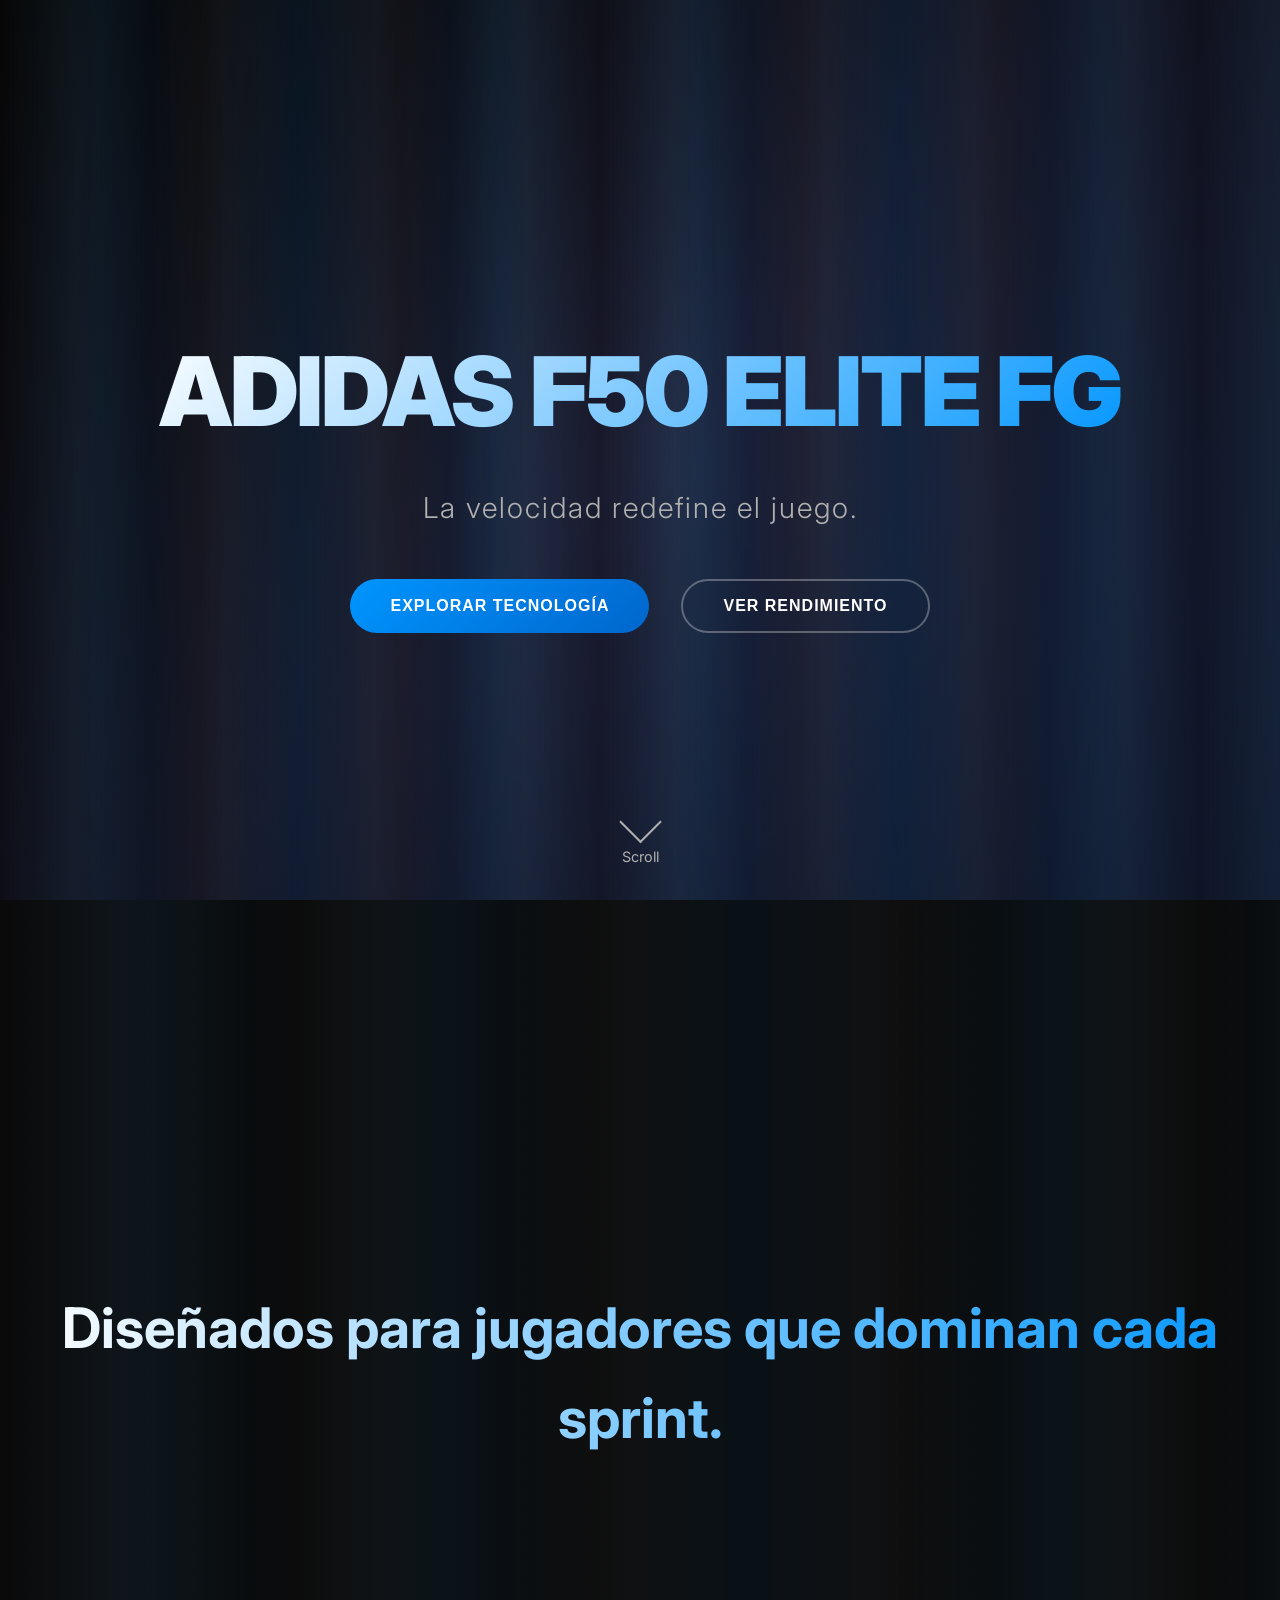
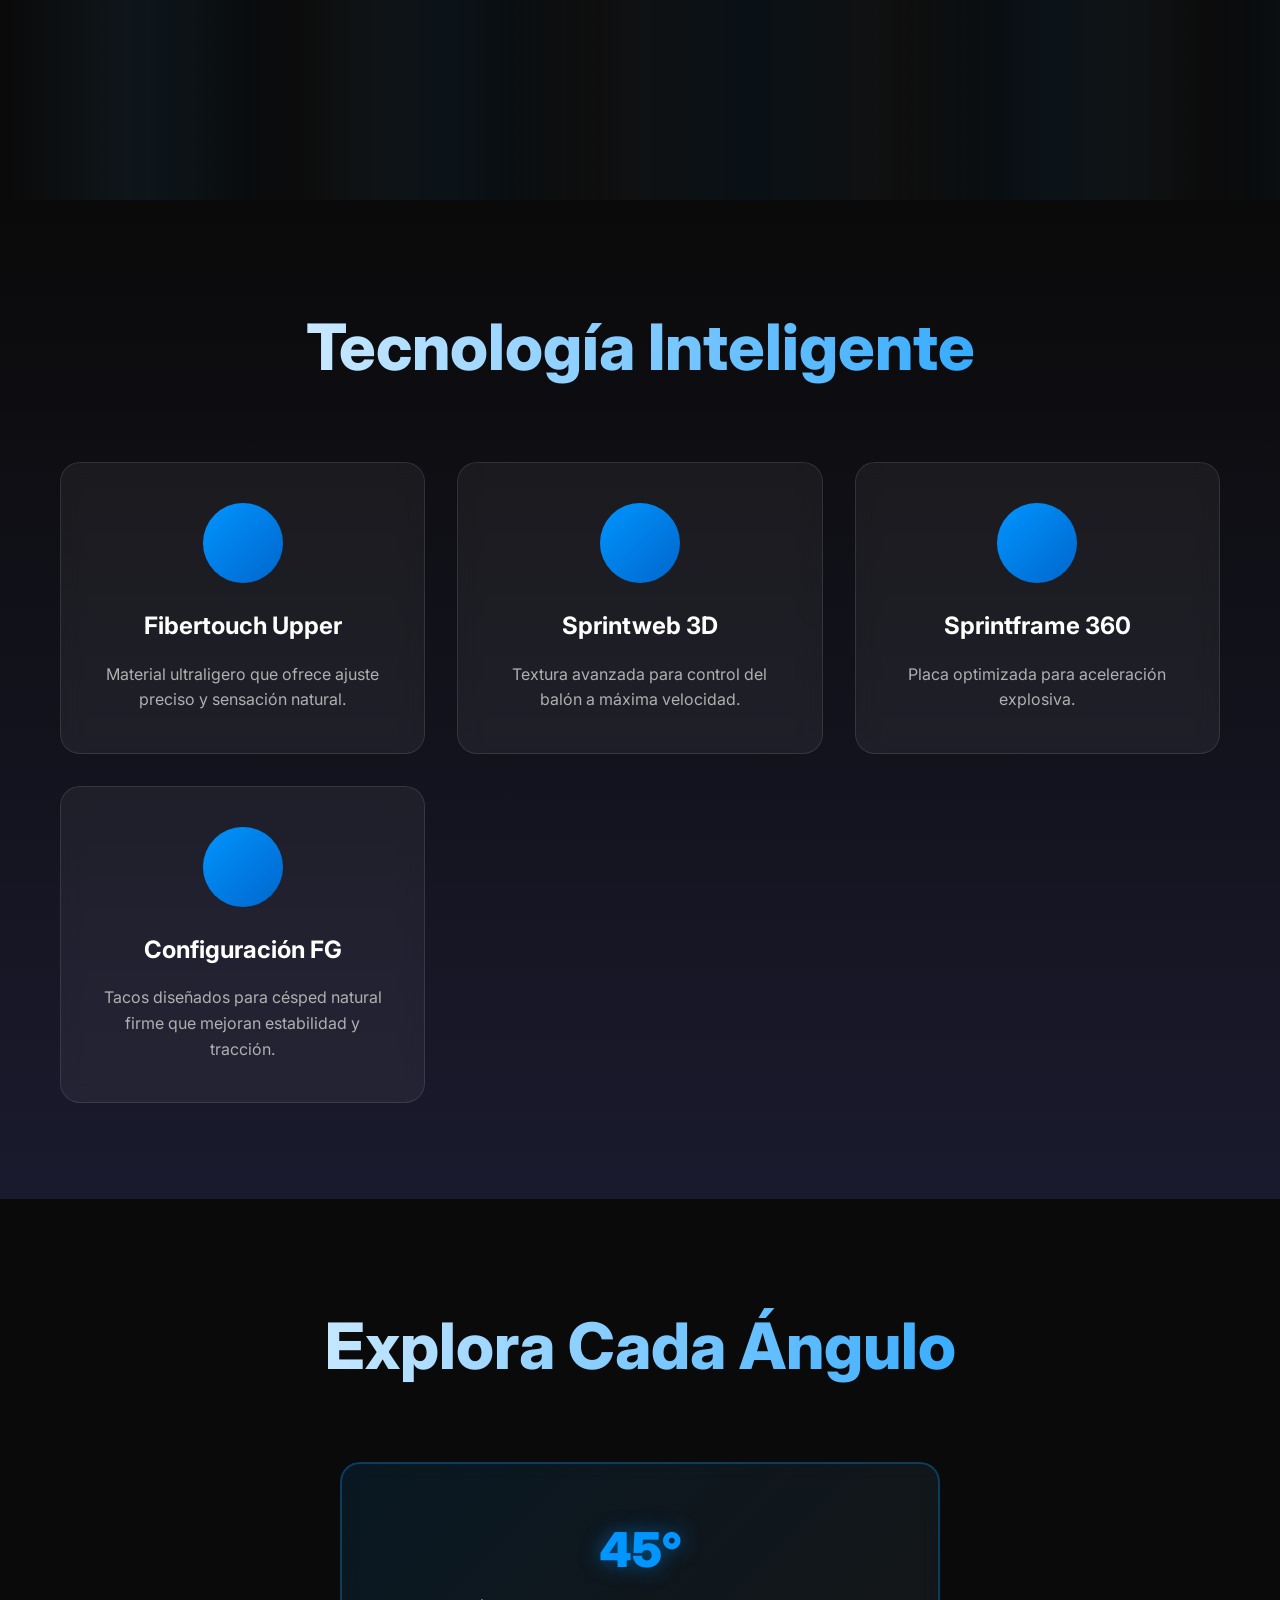
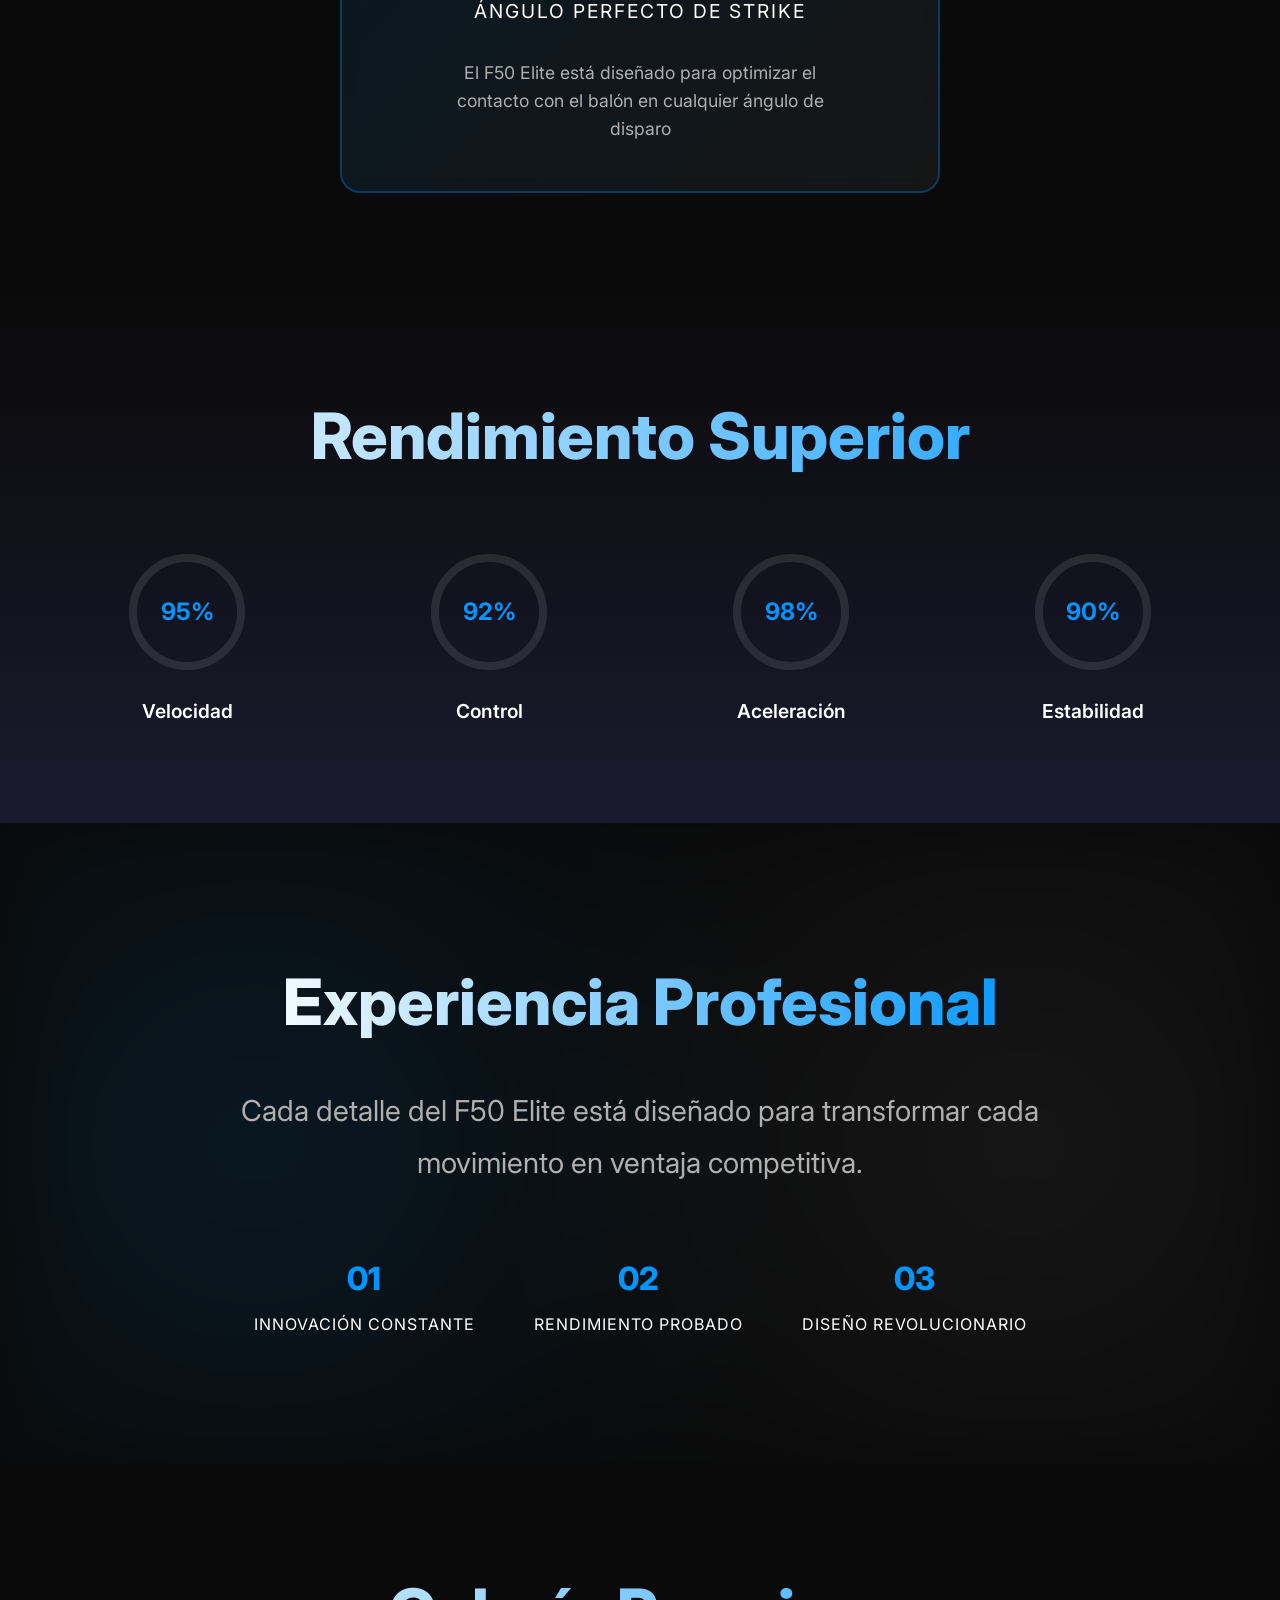
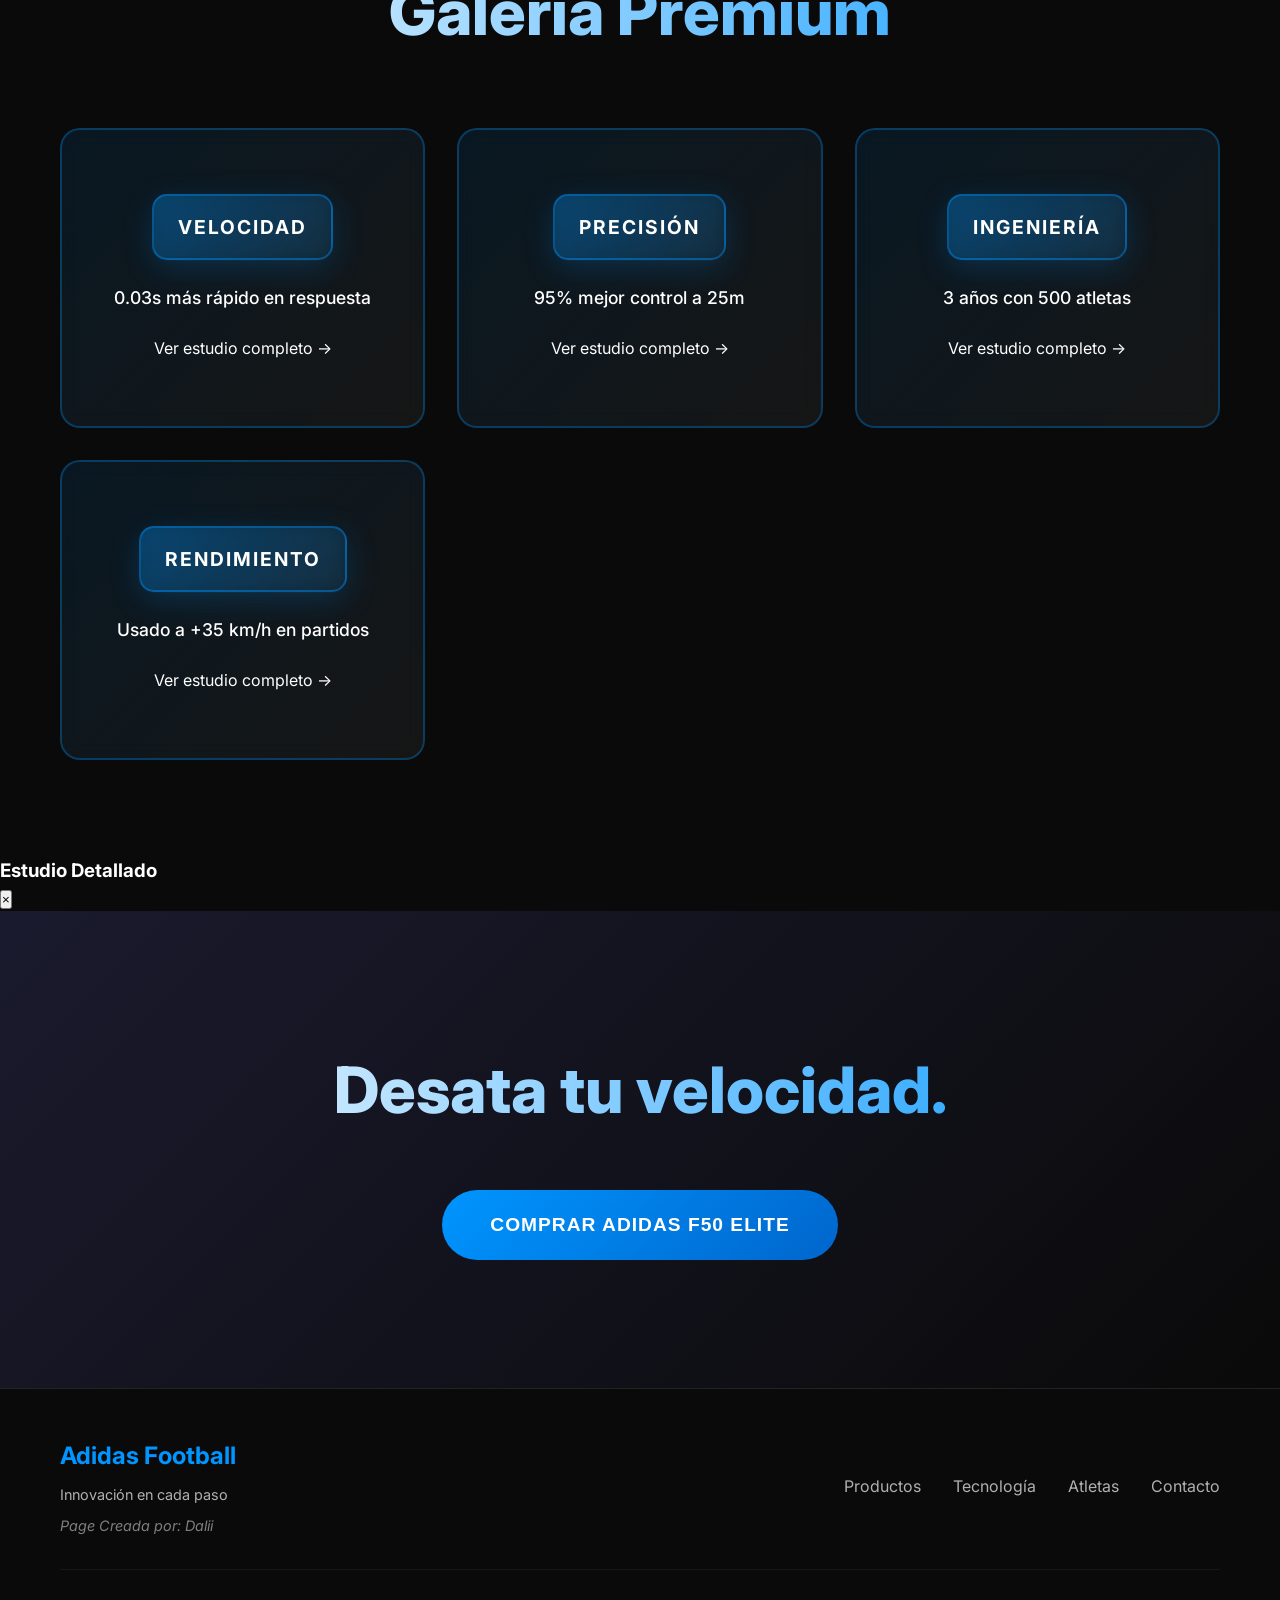
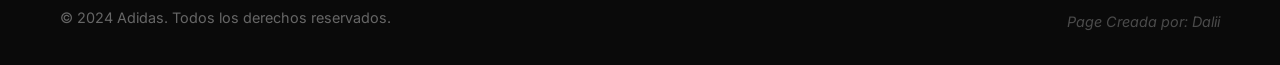
==== commit ff331c02: "Add files via upload" ====
--- a/index.html
+++ b/index.html
@@ -195,39 +195,56 @@
             
             <div class="gallery-grid">
                 <div class="gallery-item" data-index="1">
-                    <div class="gallery-placeholder">
+                    <div class="gallery-placeholder" onclick="openStudyModal('speed')">
                         <div class="gallery-icon">VELOCIDAD</div>
                         <div class="gallery-fact">0.03s más rápido en respuesta</div>
+                        <div class="study-link" onclick="openStudyModal('speed')">Ver estudio completo →</div>
                     </div>
                 </div>
                 <div class="gallery-item" data-index="2">
-                    <div class="gallery-placeholder">
+                    <div class="gallery-placeholder" onclick="openStudyModal('precision')">
                         <div class="gallery-icon">PRECISIÓN</div>
                         <div class="gallery-fact">95% mejor control a 25m</div>
+                        <div class="study-link" onclick="openStudyModal('precision')">Ver estudio completo →</div>
                     </div>
                 </div>
                 <div class="gallery-item" data-index="3">
-                    <div class="gallery-placeholder">
+                    <div class="gallery-placeholder" onclick="openStudyModal('engineering')">
                         <div class="gallery-icon">INGENIERÍA</div>
                         <div class="gallery-fact">3 años con 500 atletas</div>
+                        <div class="study-link" onclick="openStudyModal('engineering')">Ver estudio completo →</div>
                     </div>
                 </div>
                 <div class="gallery-item" data-index="4">
-                    <div class="gallery-placeholder">
+                    <div class="gallery-placeholder" onclick="openStudyModal('performance')">
                         <div class="gallery-icon">RENDIMIENTO</div>
                         <div class="gallery-fact">Usado a +35 km/h en partidos</div>
-                    </div>
-                </div>
-            </div>
-        </div>
-    </section>
+                        <div class="study-link" onclick="openStudyModal('performance')">Ver estudio completo →</div>
+                    </div>
+                </div>
+            </div>
+        </div>
+    </section>
+
+    <!-- MODAL DE ESTUDIOS -->
+    <div class="study-modal" id="studyModal">
+        <div class="modal-content">
+            <div class="modal-header">
+                <h3 class="modal-title" id="modalTitle">Estudio Detallado</h3>
+                <button class="modal-close" onclick="closeStudyModal()">×</button>
+            </div>
+            <div class="modal-body" id="modalBody">
+                <!-- Contenido dinámico -->
+            </div>
+        </div>
+    </div>
 
     <!-- SECCIÓN 8 - CALL TO ACTION -->
     <section class="cta">
         <div class="container">
             <div class="cta-content">
                 <h2 class="cta-title">Desata tu velocidad.</h2>
-                <button class="cta-button">
+                <button class="cta-button" onclick="window.open('https://www.adidas.com/us/f50-messi-elite-firm-ground-soccer-cleats/JQ0927.html', '_blank')">
                     <span>Comprar Adidas F50 Elite</span>
                     <div class="button-glow"></div>
                 </button>
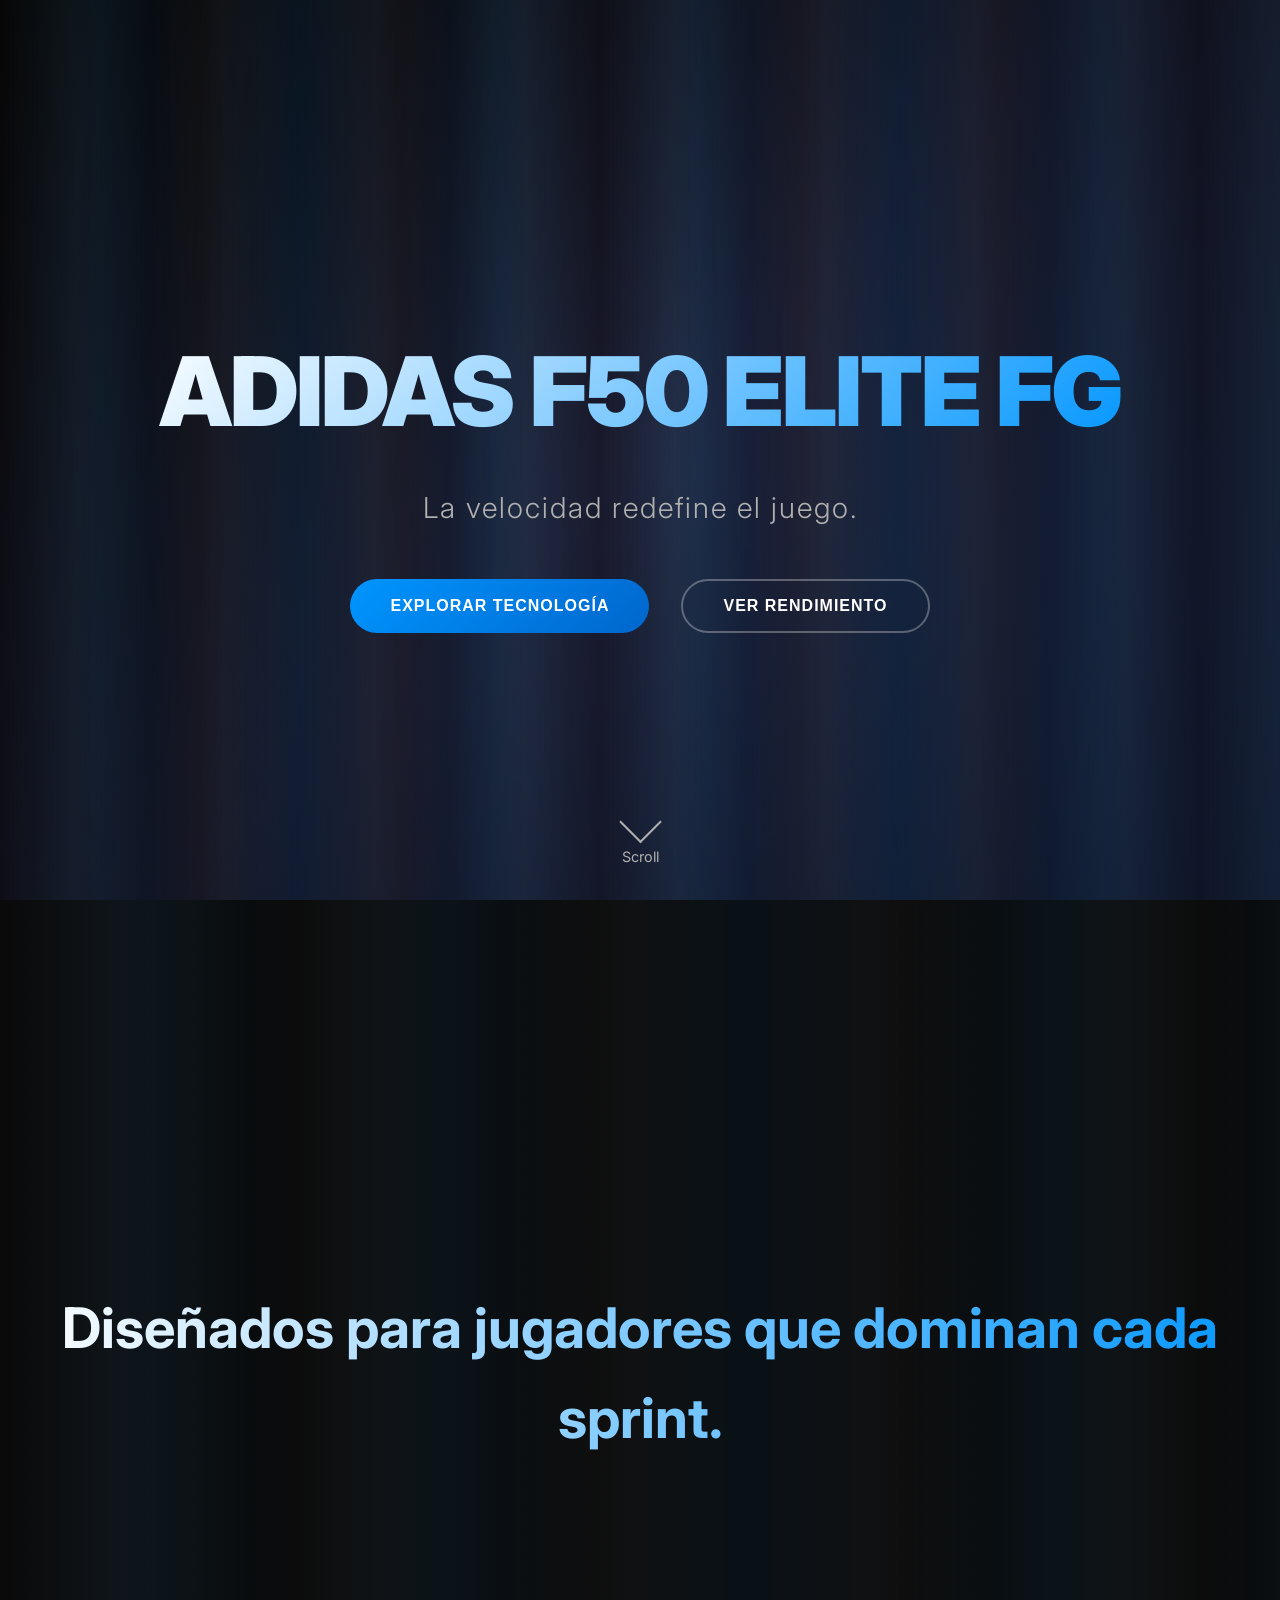
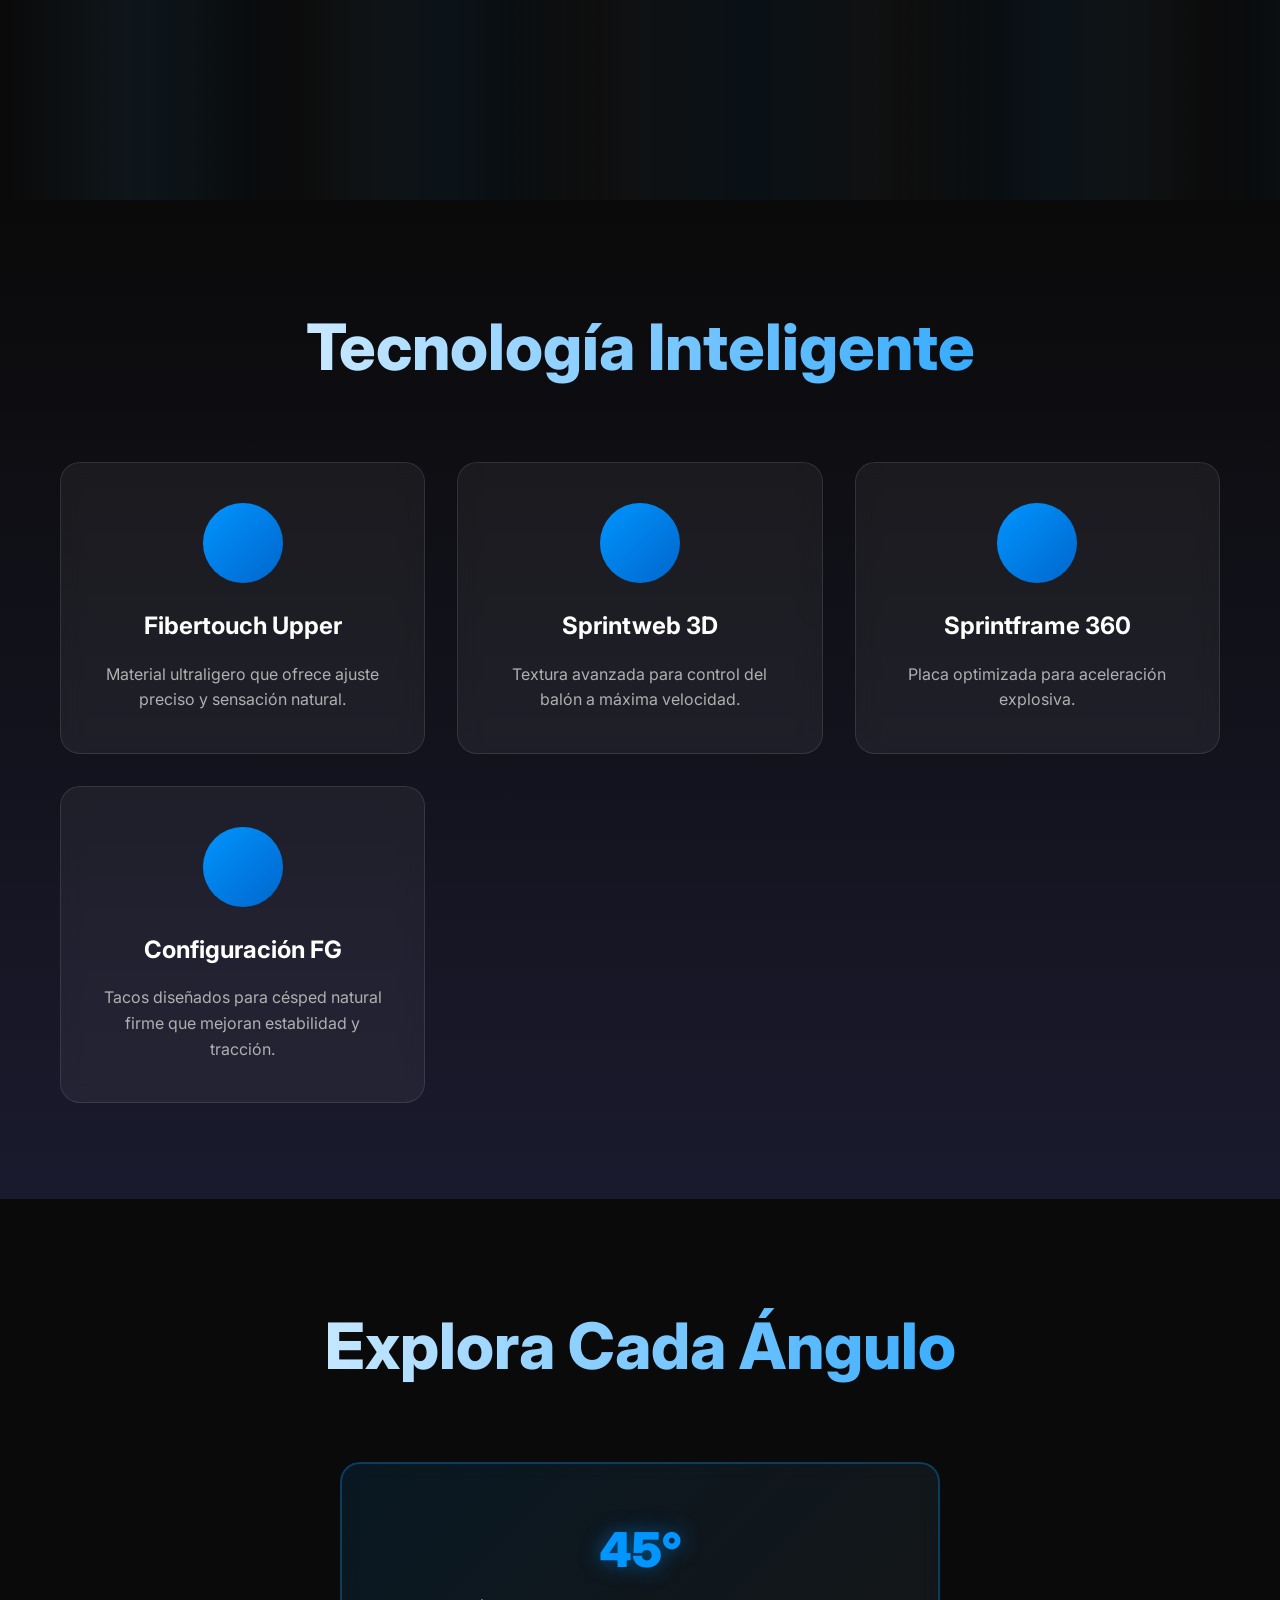
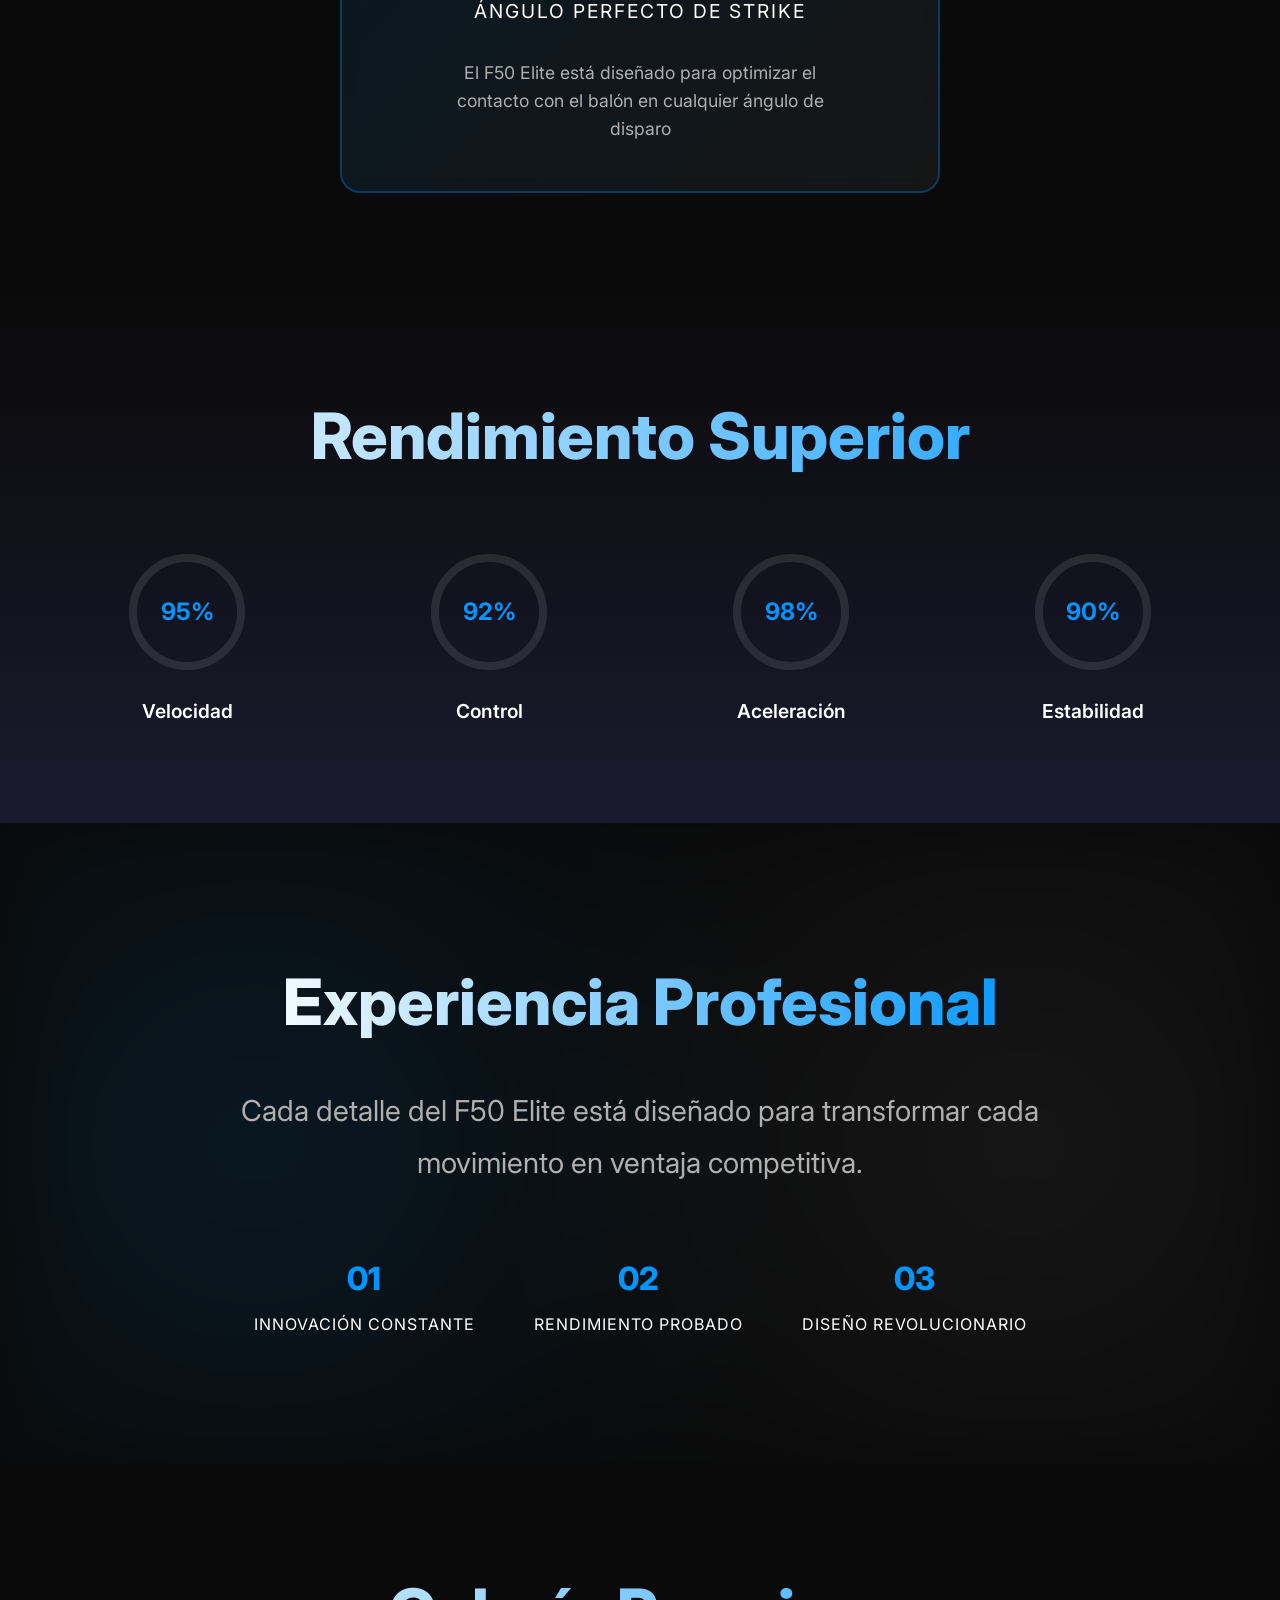
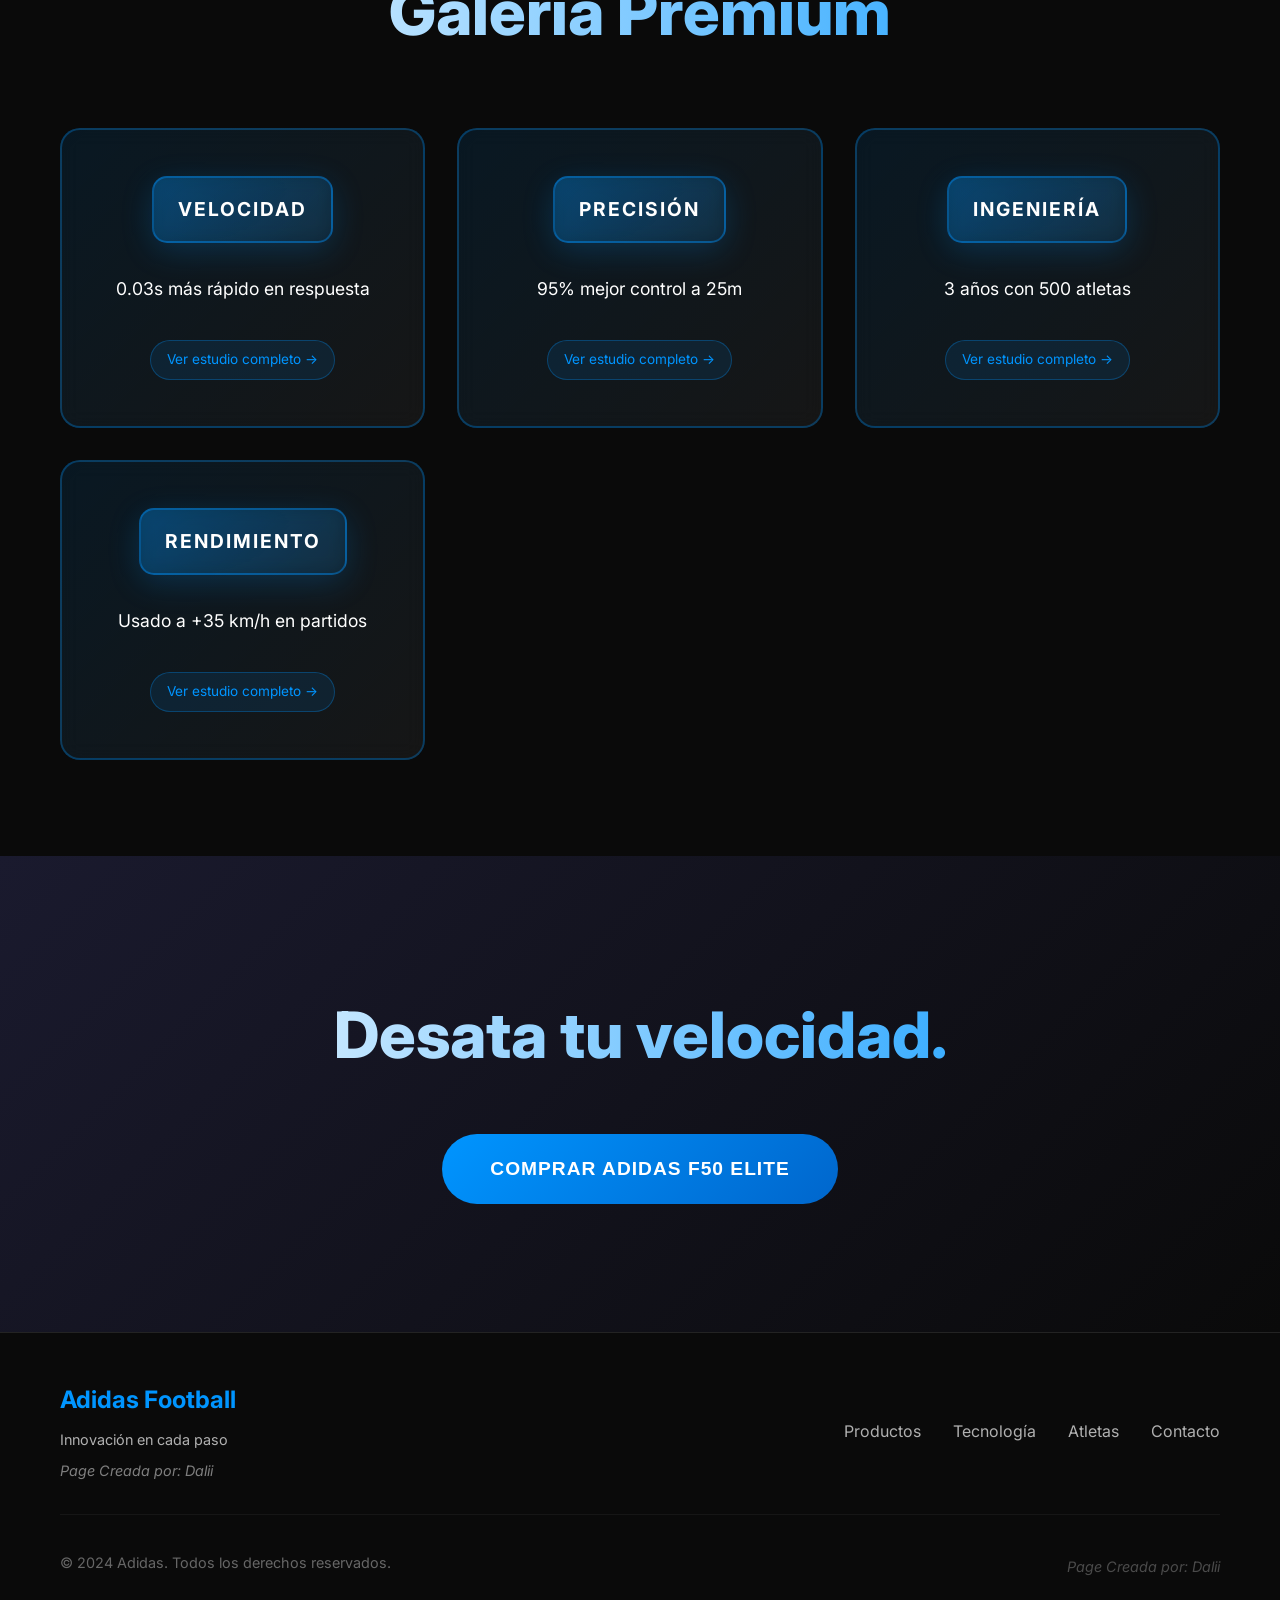
==== commit 1bbe4330: "Add files via upload" ====
--- a/index.html
+++ b/index.html
@@ -244,7 +244,7 @@
         <div class="container">
             <div class="cta-content">
                 <h2 class="cta-title">Desata tu velocidad.</h2>
-                <button class="cta-button" onclick="window.open('https://www.adidas.com/us/f50-messi-elite-firm-ground-soccer-cleats/JQ0927.html', '_blank')">
+                <button class="cta-button" onclick="window.open('https://www.adidas.com/us/football', '_blank')">
                     <span>Comprar Adidas F50 Elite</span>
                     <div class="button-glow"></div>
                 </button>
--- a/styles.css
+++ b/styles.css
@@ -749,15 +749,33 @@
     font-size: 1.1rem;
     color: #ffffff;
     text-align: center;
-    font-weight: 500;
+    margin-top: 0.5rem;
     padding: 0 1rem;
+}
+
+.study-link {
+    font-size: 0.85rem;
+    color: #0095ff;
+    text-align: center;
+    margin-top: 0.8rem;
+    padding: 0.5rem 1rem;
+    border: 1px solid rgba(0, 149, 255, 0.3);
+    border-radius: 20px;
+    background: rgba(0, 149, 255, 0.1);
+    transition: all 0.3s ease;
+    cursor: pointer;
+}
+
+.study-link:hover {
+    background: rgba(0, 149, 255, 0.2);
+    border-color: rgba(0, 149, 255, 0.5);
+    transform: translateY(-2px);
 }
 
 .gallery-item {
     position: relative;
     overflow: hidden;
     border-radius: 15px;
-    cursor: pointer;
     transition: transform 0.3s ease;
     background: transparent;
 }
@@ -840,6 +858,108 @@
 
 .cta-button:hover .button-glow {
     left: 100%;
+}
+
+/* MODAL DE ESTUDIOS */
+.study-modal {
+    display: none;
+    position: fixed;
+    top: 0;
+    left: 0;
+    width: 100%;
+    height: 100%;
+    background: rgba(0, 0, 0, 0.8);
+    backdrop-filter: blur(10px);
+    z-index: 1000;
+    opacity: 0;
+    transition: opacity 0.3s ease;
+}
+
+.study-modal.active {
+    display: flex;
+    align-items: center;
+    justify-content: center;
+    opacity: 1;
+}
+
+.modal-content {
+    background: linear-gradient(135deg, #1a1a2e 0%, #16213e 100%);
+    border: 1px solid rgba(0, 149, 255, 0.3);
+    border-radius: 20px;
+    max-width: 600px;
+    width: 90%;
+    max-height: 80vh;
+    overflow-y: auto;
+    transform: scale(0.9);
+    transition: transform 0.3s ease;
+}
+
+.study-modal.active .modal-content {
+    transform: scale(1);
+}
+
+.modal-header {
+    display: flex;
+    justify-content: space-between;
+    align-items: center;
+    padding: 2rem;
+    border-bottom: 1px solid rgba(0, 149, 255, 0.2);
+}
+
+.modal-title {
+    font-size: 1.5rem;
+    font-weight: 700;
+    color: #ffffff;
+    margin: 0;
+}
+
+.modal-close {
+    background: none;
+    border: none;
+    color: #ffffff;
+    font-size: 2rem;
+    cursor: pointer;
+    padding: 0.5rem;
+    transition: all 0.3s ease;
+}
+
+.modal-close:hover {
+    color: #0095ff;
+    transform: scale(1.1);
+}
+
+.modal-body {
+    padding: 2rem;
+}
+
+.study-section {
+    margin-bottom: 2rem;
+}
+
+.study-section h4 {
+    color: #0095ff;
+    font-size: 1.2rem;
+    margin-bottom: 1rem;
+}
+
+.study-section p {
+    color: #ffffff;
+    line-height: 1.6;
+    margin-bottom: 1rem;
+}
+
+.study-metric {
+    background: rgba(0, 149, 255, 0.1);
+    border: 1px solid rgba(0, 149, 255, 0.3);
+    border-radius: 10px;
+    padding: 1rem;
+    margin: 1rem 0;
+}
+
+.study-metric strong {
+    color: #0095ff;
+    display: block;
+    margin-bottom: 0.5rem;
 }
 
 /* FOOTER */
@@ -1584,8 +1704,66 @@
         gap: 1rem;
     }
     
+    .contact-section {
+        padding: 2rem 0;
+    }
+    
+    .contact-card {
+        margin-bottom: 2rem;
+        padding: 1.5rem;
+    }
+    
+    .contact-card h3 {
+        font-size: 1.5rem;
+    }
+    
     .contact-details {
         grid-template-columns: 1fr;
+        gap: 0.8rem;
+    }
+    
+    .detail-item {
+        flex-direction: column;
+        text-align: center;
+        gap: 0.3rem;
+    }
+    
+    .contact-form {
+        gap: 1rem;
+    }
+    
+    .form-group {
+        margin-bottom: 1rem;
+    }
+    
+    .form-group label {
+        font-size: 0.9rem;
+    }
+    
+    .form-group input,
+    .form-group select,
+    .form-group textarea {
+        font-size: 1rem;
+        padding: 0.8rem;
+    }
+    
+    .contact-btn {
+        padding: 0.8rem 1.5rem;
+        font-size: 0.9rem;
+    }
+    
+    .faq-section {
+        margin-top: 2rem;
+    }
+    
+    .faq-title {
+        font-size: 1.5rem;
+        text-align: center;
+    }
+    
+    .faq-grid {
+        grid-template-columns: 1fr;
+        gap: 1rem;
     }
     
     .faq-question {
@@ -1595,4 +1773,65 @@
     .faq-question h4 {
         font-size: 1rem;
     }
-}
+    
+    .faq-answer {
+        padding: 1rem;
+        font-size: 0.9rem;
+    }
+    
+    .container {
+        padding: 0 15px;
+    }
+}
+
+@media (max-width: 480px) {
+    .contact-hero {
+        height: 50vh;
+        margin-top: 80px;
+    }
+    
+    .contact-title {
+        font-size: 1.2rem;
+    }
+    
+    .contact-card {
+        padding: 1rem;
+        margin-bottom: 1.5rem;
+    }
+    
+    .contact-card h3 {
+        font-size: 1.3rem;
+    }
+    
+    .contact-icon {
+        width: 50px;
+        height: 50px;
+        font-size: 1.5rem;
+    }
+    
+    .contact-content p {
+        font-size: 0.9rem;
+        margin-bottom: 1.5rem;
+    }
+    
+    .contact-btn {
+        padding: 0.7rem 1.2rem;
+        font-size: 0.85rem;
+        width: 100%;
+    }
+    
+    .form-group input,
+    .form-group select,
+    .form-group textarea {
+        padding: 0.7rem;
+    }
+    
+    .detail-item {
+        padding: 0.8rem;
+    }
+    
+    .detail-label,
+    .detail-value {
+        font-size: 0.85rem;
+    }
+}
